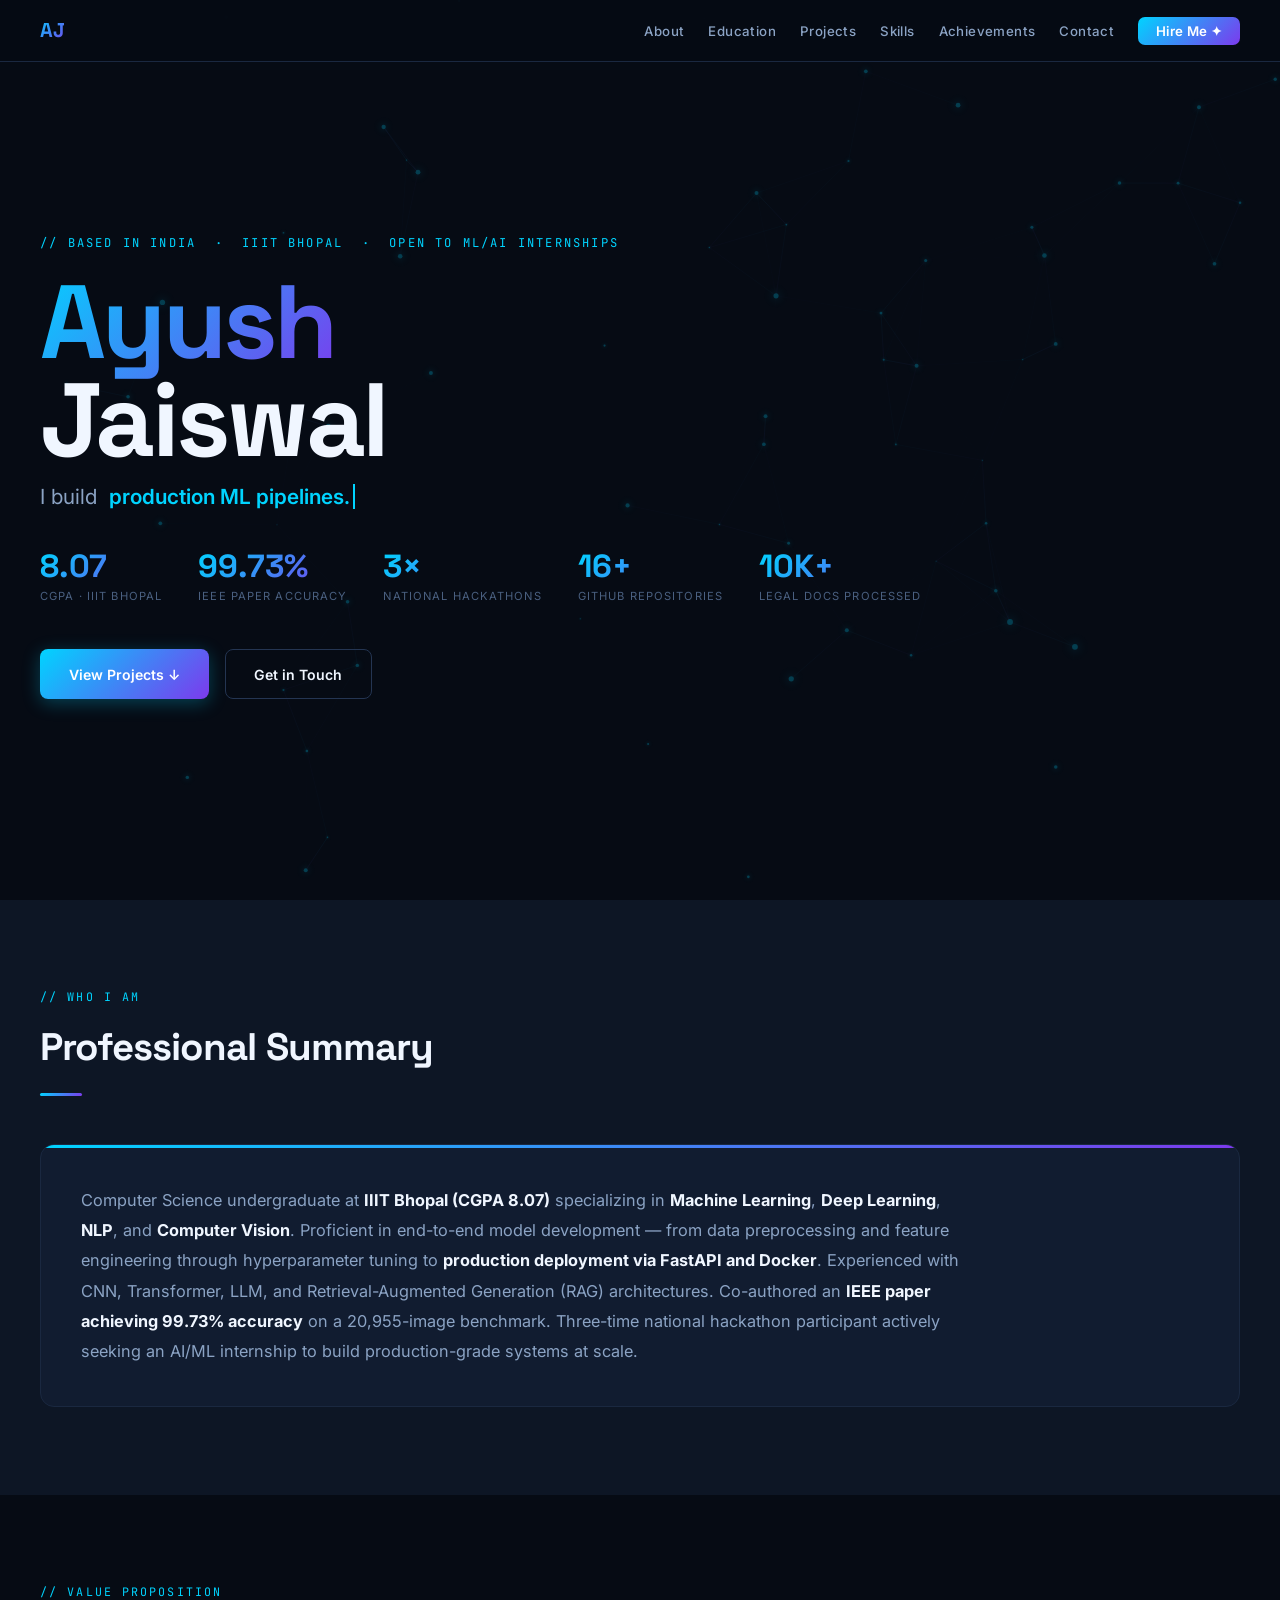
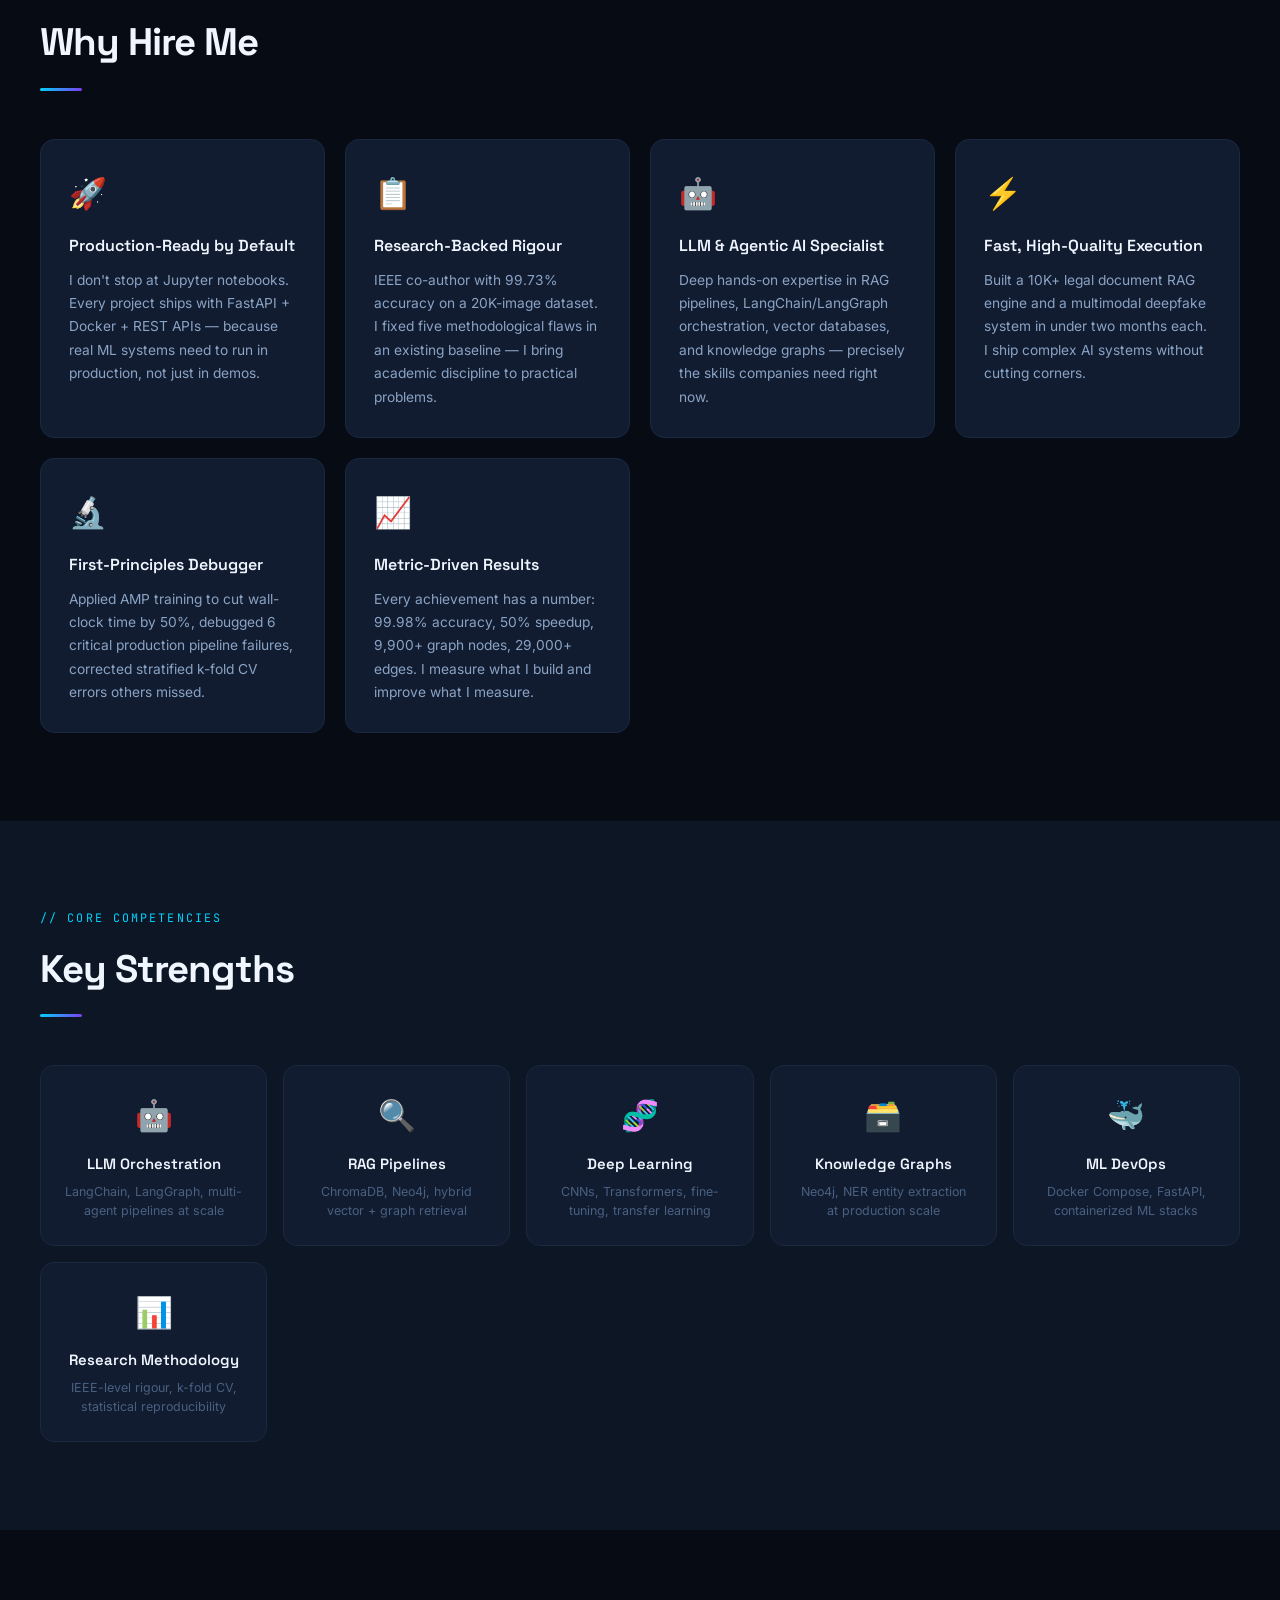
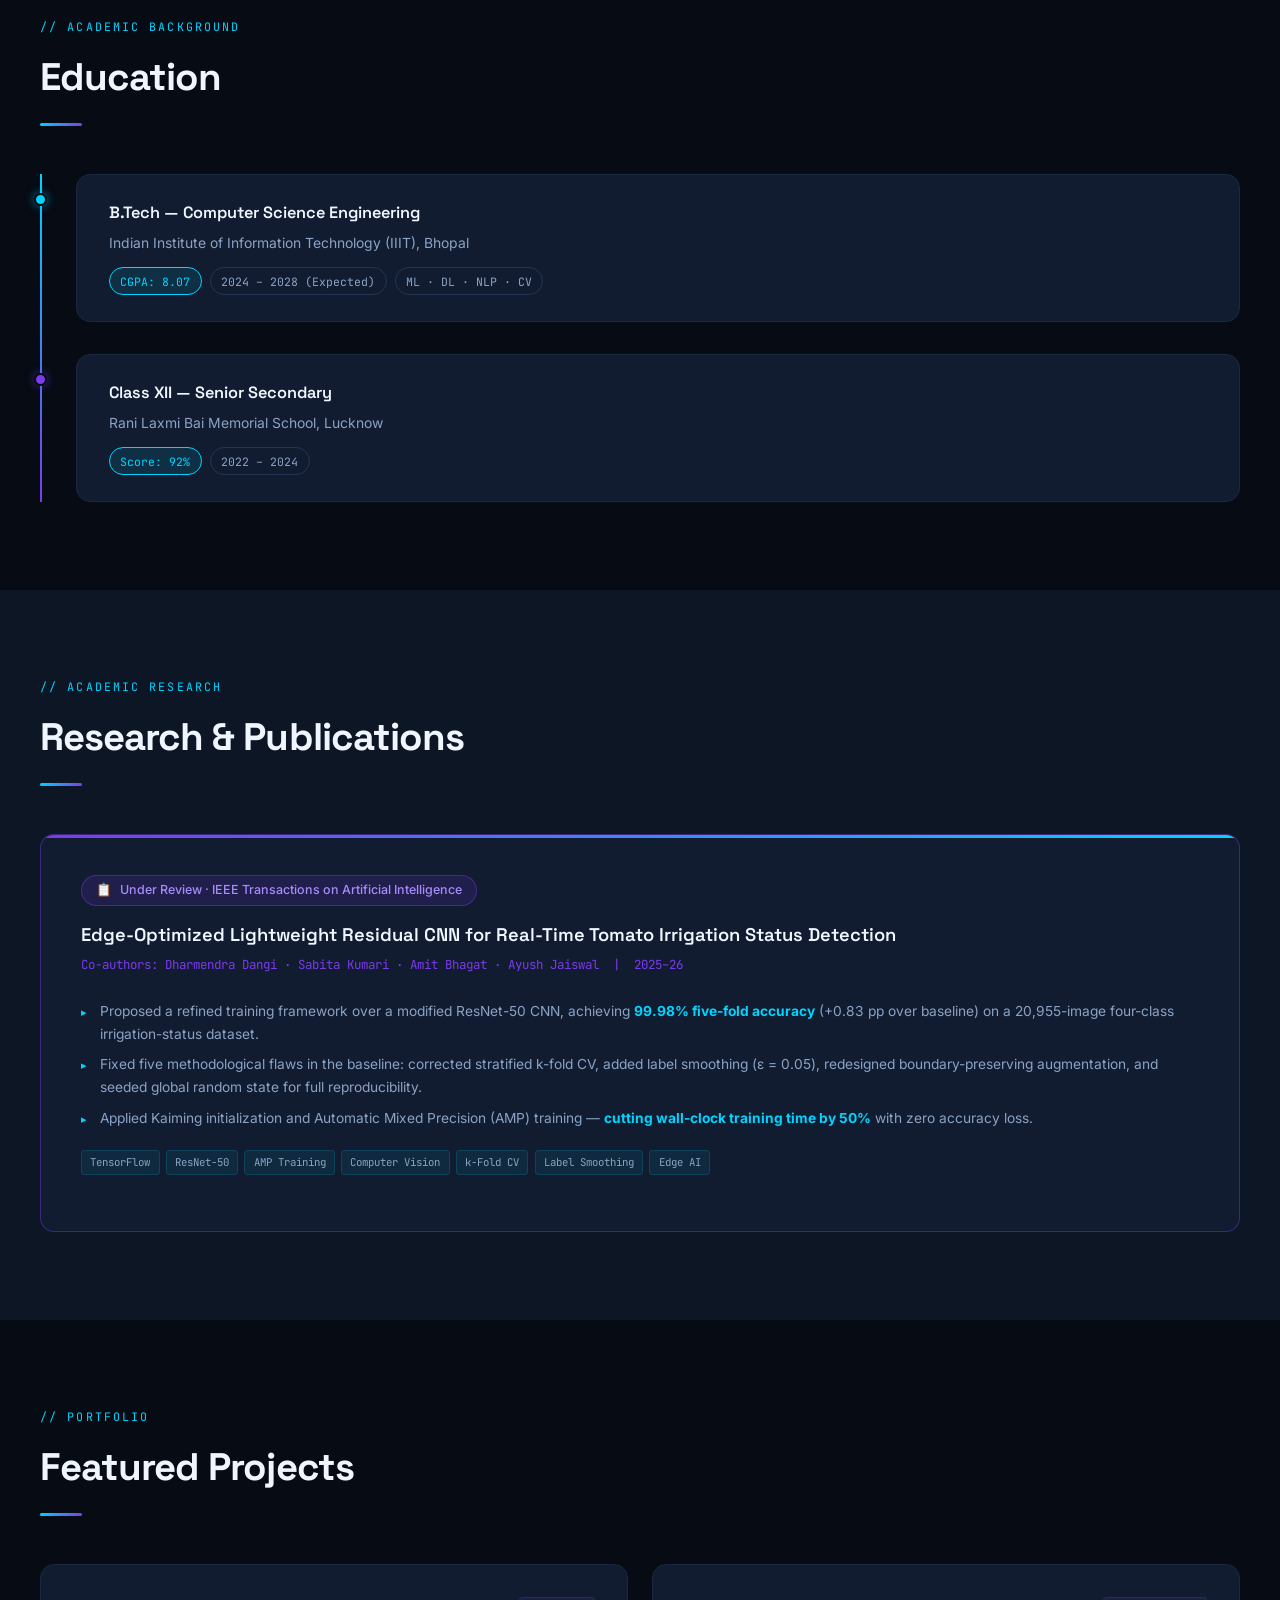
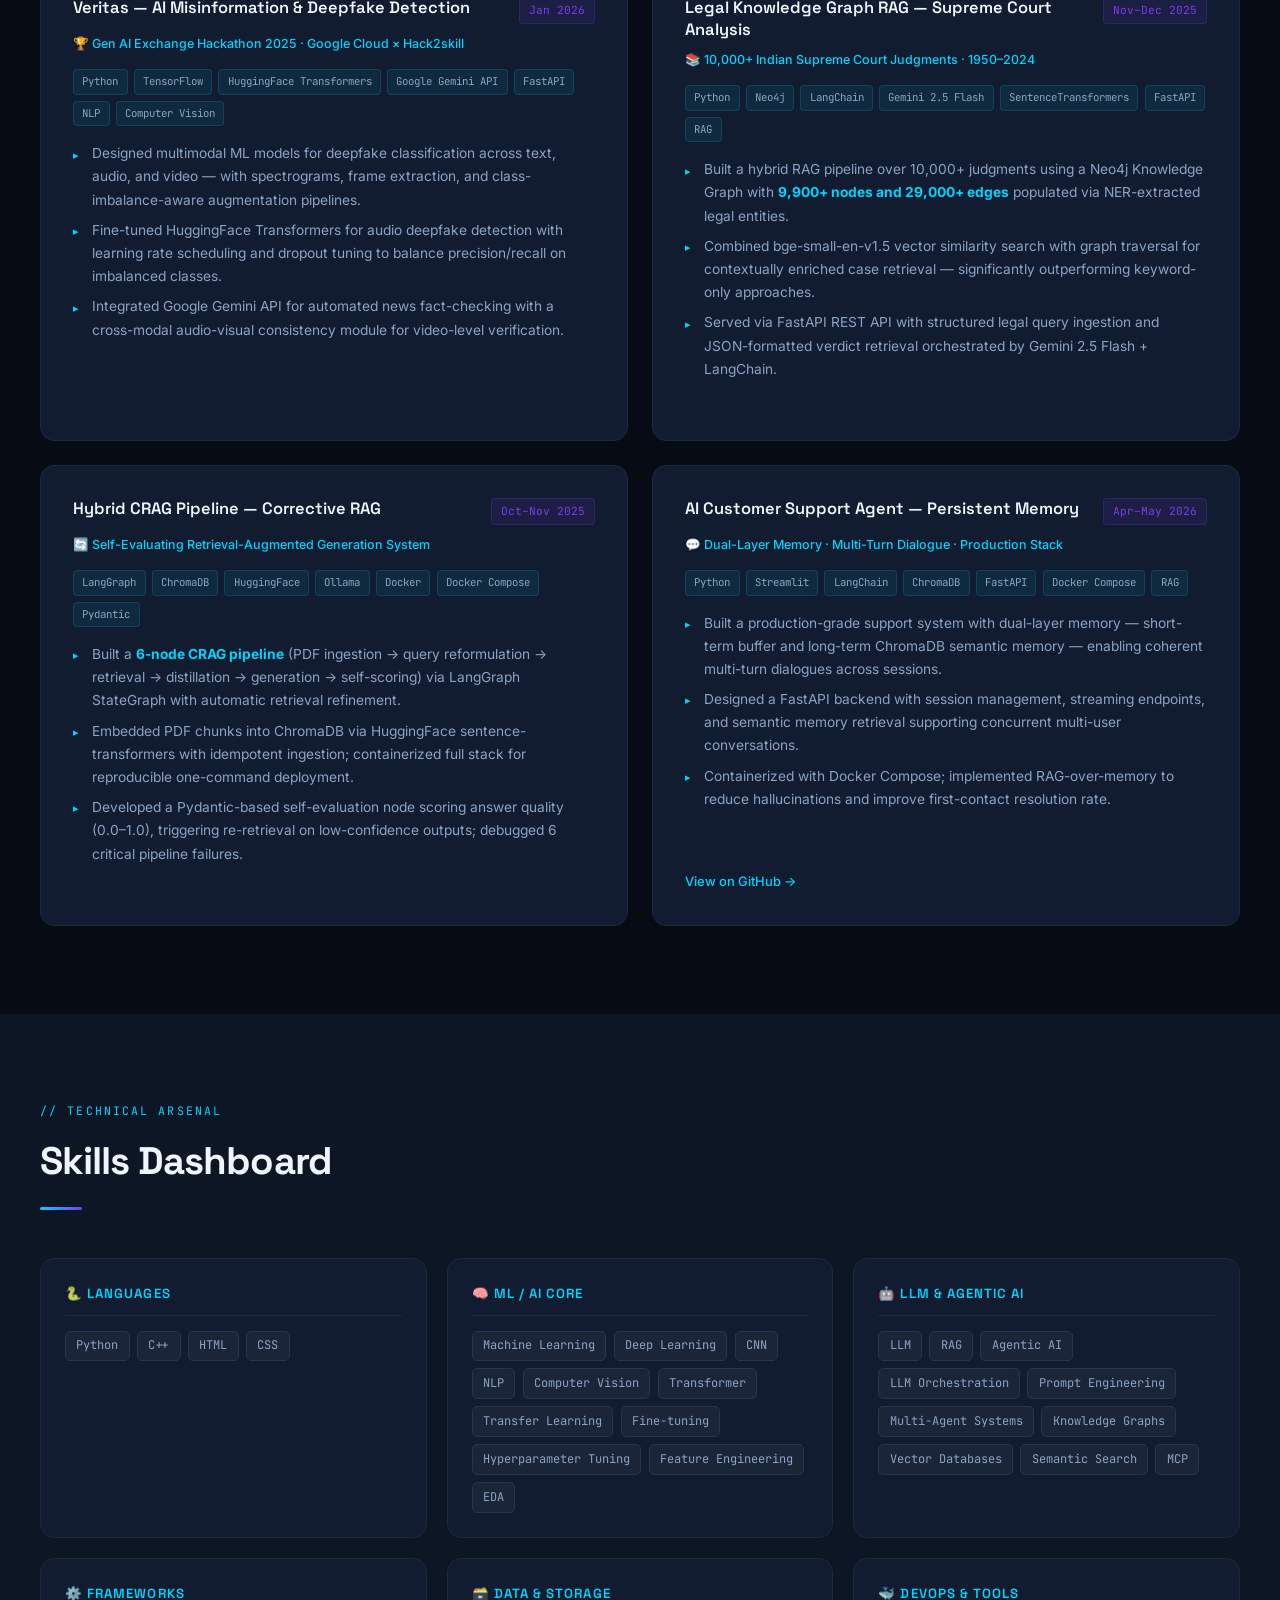
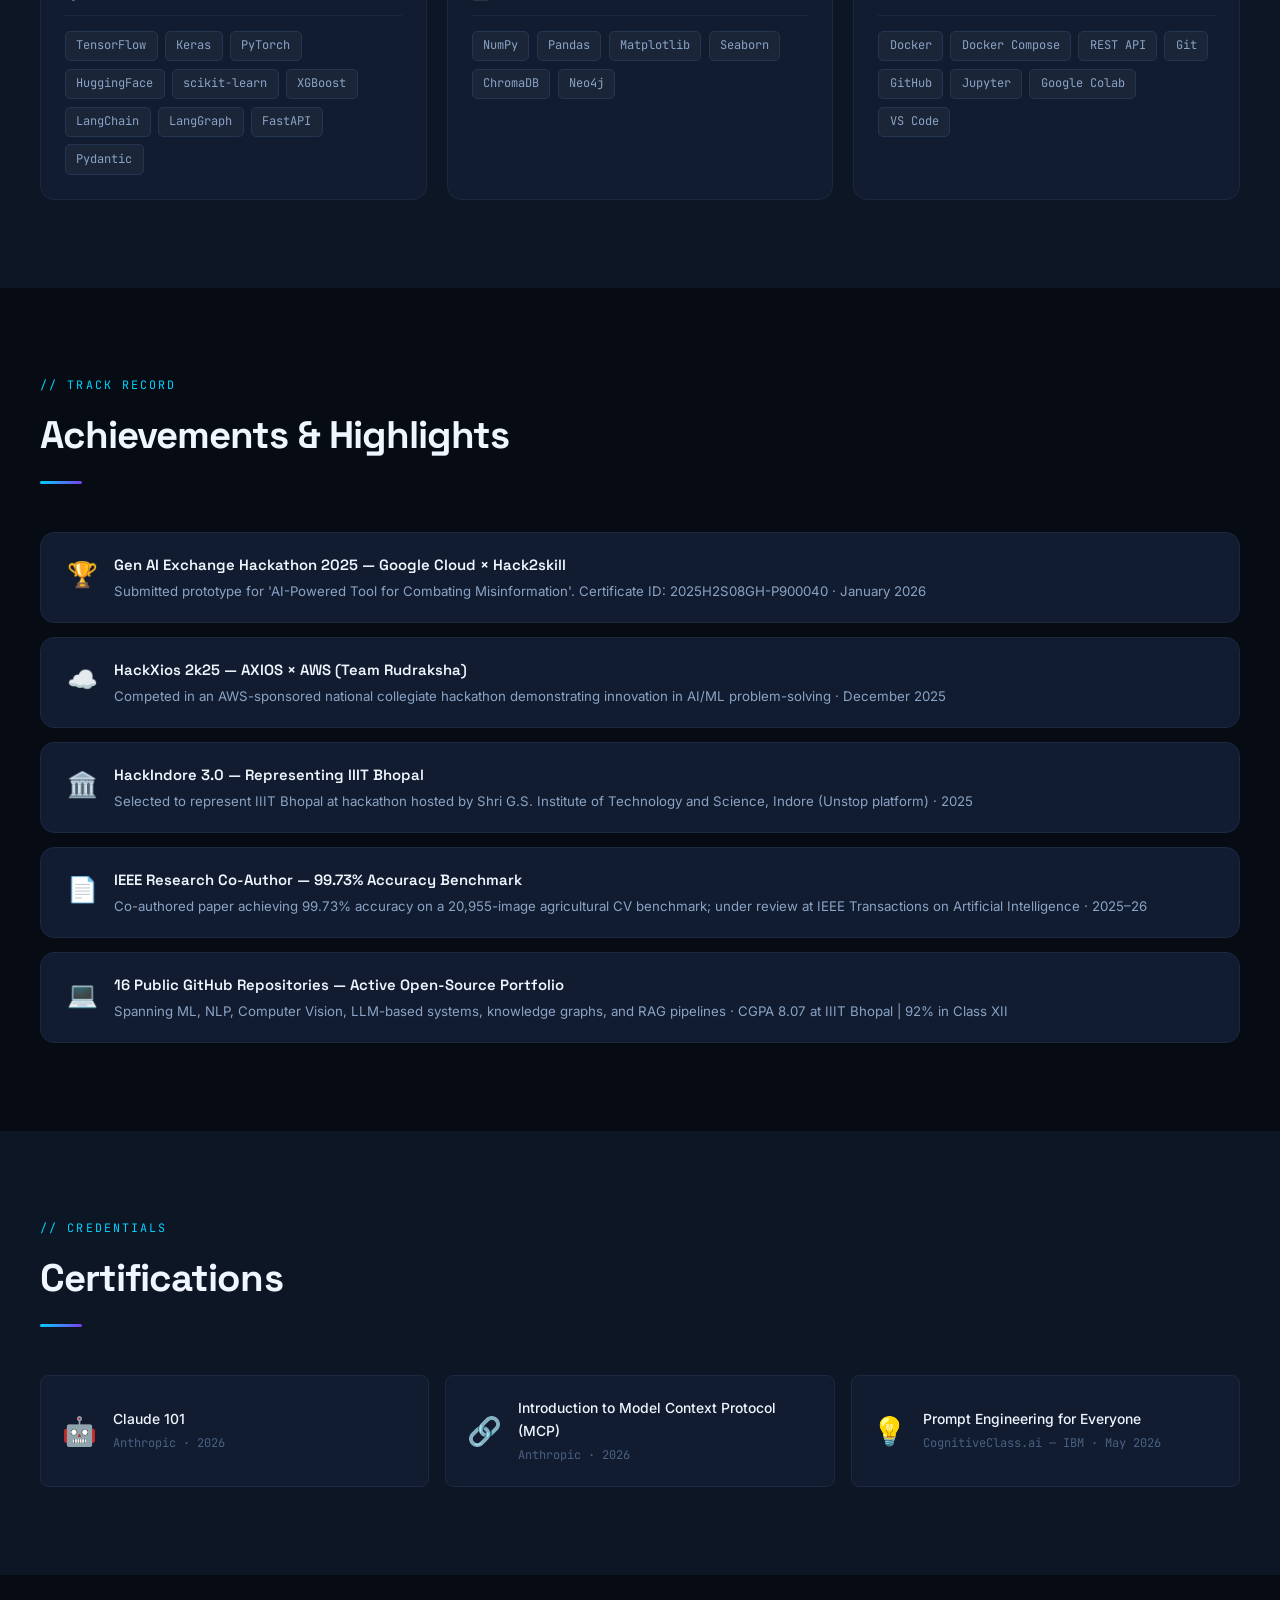
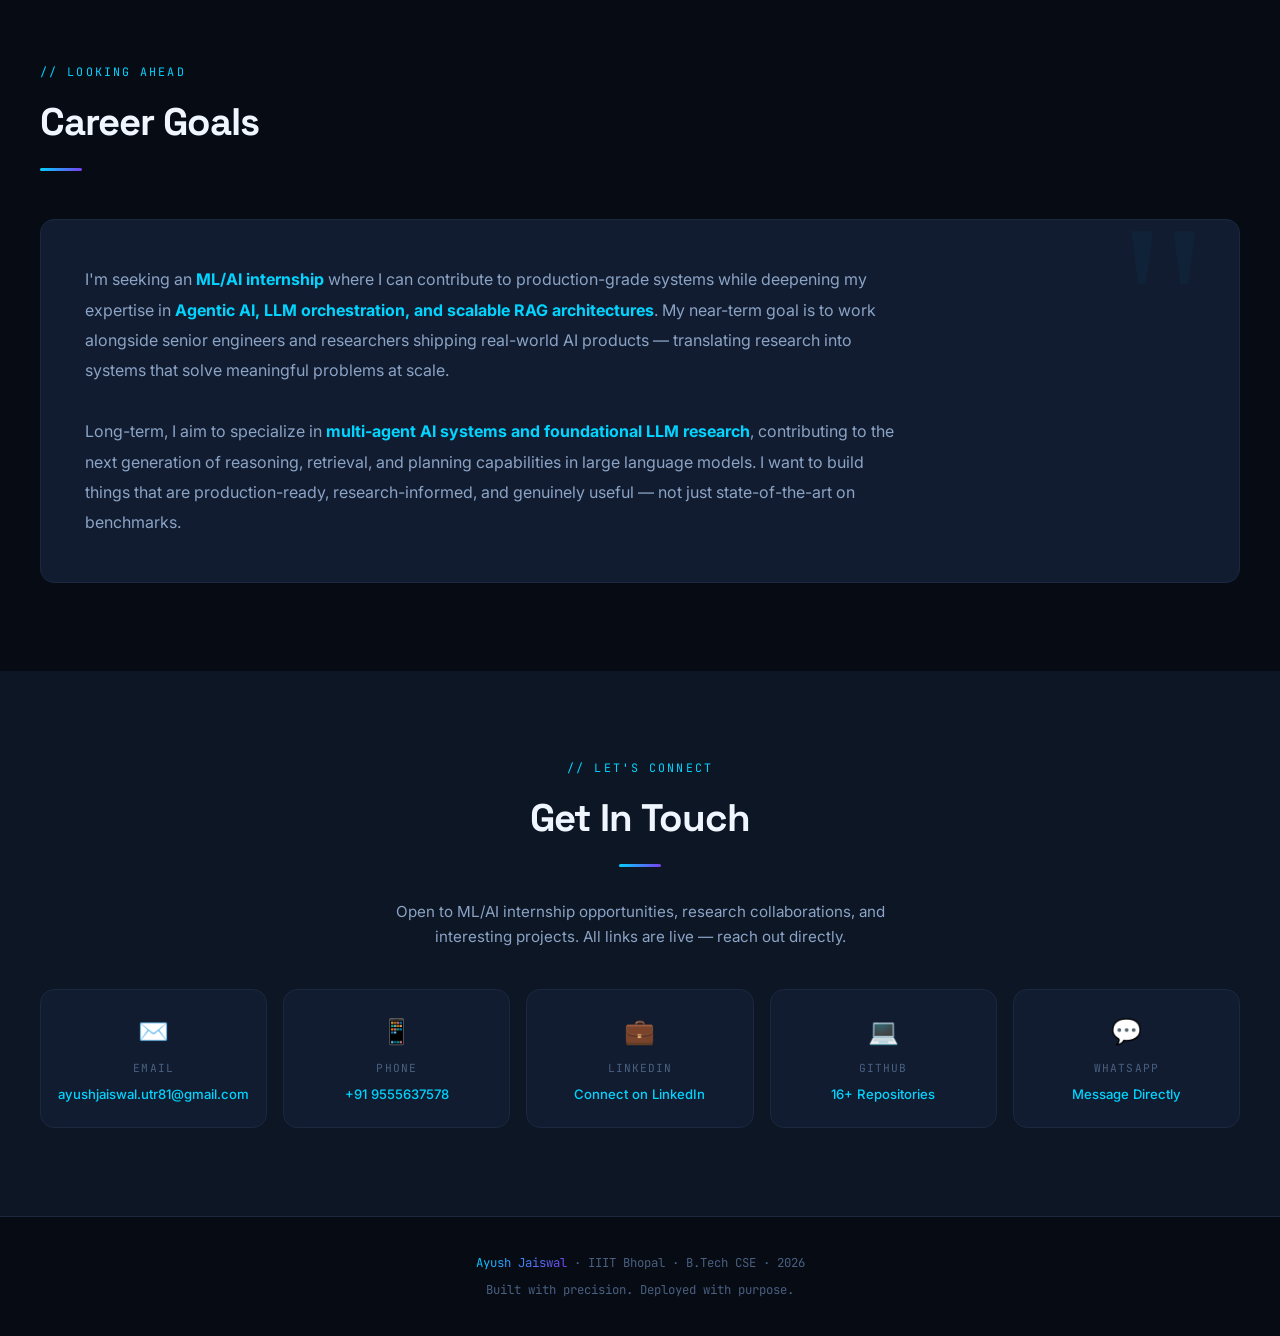
==== ayush_jaiswal_portfolio.html @ 1522a2a7 "Add files via upload" ====
<!DOCTYPE html>
<html lang="en">
<head>
  <meta charset="UTF-8">
  <meta name="viewport" content="width=device-width, initial-scale=1.0">
  <title>Ayush Jaiswal — ML Engineer & AI Researcher</title>
  <link rel="preconnect" href="https://fonts.googleapis.com">
  <link rel="preconnect" href="https://fonts.gstatic.com" crossorigin>
  <link href="https://fonts.googleapis.com/css2?family=Space+Grotesk:wght@300;400;500;600;700&family=Inter:wght@300;400;500;600&family=JetBrains+Mono:wght@400;500&display=swap" rel="stylesheet">
  <style>
    /* ===== CSS VARIABLES ===== */
    :root {
      --bg-deep:        #060B14;
      --bg-surface:     #0D1625;
      --bg-card:        #111C30;
      --border:         #1A2840;
      --border-light:   #243552;
      --cyan:           #00D4FF;
      --violet:         #7C3AED;
      --cyan-dim:       rgba(0,212,255,0.12);
      --violet-dim:     rgba(124,58,237,0.12);
      --text-primary:   #F0F6FF;
      --text-secondary: #8BA3C4;
      --text-muted:     #4A6080;
      --font-display:   'Space Grotesk', sans-serif;
      --font-body:      'Inter', sans-serif;
      --font-mono:      'JetBrains Mono', monospace;
      --grad-main:      linear-gradient(135deg, #00D4FF 0%, #7C3AED 100%);
      --grad-subtle:    linear-gradient(135deg, rgba(0,212,255,0.08) 0%, rgba(124,58,237,0.08) 100%);
      --shadow-card:    0 4px 24px rgba(0,0,0,0.45);
      --shadow-cyan:    0 0 24px rgba(0,212,255,0.18);
      --shadow-violet:  0 0 24px rgba(124,58,237,0.18);
      --radius:         14px;
      --radius-sm:      8px;
      --ease:           0.3s cubic-bezier(0.4,0,0.2,1);
    }

    *, *::before, *::after { margin:0; padding:0; box-sizing:border-box; }
    html { scroll-behavior: smooth; }

    body {
      background: var(--bg-deep);
      color: var(--text-primary);
      font-family: var(--font-body);
      line-height: 1.65;
      overflow-x: hidden;
    }

    /* scrollbar */
    ::-webkit-scrollbar { width: 5px; }
    ::-webkit-scrollbar-track { background: var(--bg-deep); }
    ::-webkit-scrollbar-thumb { background: var(--violet); border-radius: 3px; }

    /* ===== NAVIGATION ===== */
    nav {
      position: fixed; top:0; left:0; right:0; z-index:200;
      height: 62px;
      background: rgba(6,11,20,0.88);
      backdrop-filter: blur(18px);
      border-bottom: 1px solid var(--border);
      display: flex; align-items: center;
      justify-content: space-between;
      padding: 0 2.5rem;
    }

    .nav-logo {
      font-family: var(--font-display);
      font-weight: 700; font-size: 1.25rem;
      background: var(--grad-main);
      -webkit-background-clip: text; -webkit-text-fill-color: transparent;
      letter-spacing: -0.02em;
    }

    .nav-links { display:flex; gap:1.5rem; list-style:none; align-items:center; }

    .nav-links a {
      color: var(--text-secondary); text-decoration:none;
      font-size: 0.83rem; font-weight:500; letter-spacing:0.03em;
      transition: color var(--ease);
    }
    .nav-links a:hover { color: var(--cyan); }

    .nav-cta {
      background: var(--grad-main) !important;
      -webkit-text-fill-color: white !important;
      color: white !important;
      padding: 0.38rem 1.1rem;
      border-radius: 7px; font-weight:600 !important;
    }

    .hamburger {
      display:none; flex-direction:column; gap:5px;
      cursor:pointer; background:none; border:none; padding:4px;
    }
    .hamburger span { width:22px; height:2px; background:var(--text-primary); border-radius:1px; transition:all var(--ease); }

    /* ===== HERO ===== */
    #hero {
      min-height: 100vh;
      display: flex; align-items: center;
      position: relative; overflow: hidden;
      padding: 80px 2.5rem 3rem;
    }

    #hero-canvas {
      position:absolute; inset:0;
      width:100%; height:100%;
      opacity: 0.32;
    }

    .hero-content {
      position:relative; z-index:2;
      max-width:1200px; margin:0 auto; width:100%;
    }

    .hero-eyebrow {
      font-family: var(--font-mono);
      font-size: 0.76rem; color: var(--cyan);
      letter-spacing: 0.18em; text-transform: uppercase;
      margin-bottom: 1.25rem;
      opacity:0; animation: fadeUp 0.7s 0.2s forwards;
    }

    .hero-name {
      font-family: var(--font-display);
      font-size: clamp(3.2rem, 9vw, 6.5rem);
      font-weight: 700; line-height: 0.95;
      letter-spacing: -0.035em;
      margin-bottom: 0.6rem;
      opacity:0; animation: fadeUp 0.7s 0.4s forwards;
    }

    .hero-name-highlight {
      background: var(--grad-main);
      -webkit-background-clip: text; -webkit-text-fill-color: transparent;
    }

    .hero-role {
      font-size: clamp(1rem, 2.2vw, 1.3rem);
      color: var(--text-secondary); font-weight:400;
      margin-bottom: 2.25rem;
      min-height: 1.8rem;
      opacity:0; animation: fadeUp 0.7s 0.6s forwards;
    }

    .typewriter {
      color: var(--cyan); font-weight:600;
      border-right: 2px solid var(--cyan);
      padding-right: 3px;
    }

    .hero-stats {
      display:flex; gap:2.25rem; flex-wrap:wrap;
      margin-bottom: 2.75rem;
      opacity:0; animation: fadeUp 0.7s 0.8s forwards;
    }

    .stat-item { display:flex; flex-direction:column; }

    .stat-value {
      font-family: var(--font-display);
      font-size: 2rem; font-weight:700; line-height:1;
      background: var(--grad-main);
      -webkit-background-clip: text; -webkit-text-fill-color: transparent;
    }

    .stat-label {
      font-size: 0.7rem; color: var(--text-muted);
      text-transform: uppercase; letter-spacing: 0.1em;
      margin-top: 0.3rem;
    }

    .hero-actions {
      display:flex; gap:1rem; flex-wrap:wrap;
      opacity:0; animation: fadeUp 0.7s 1s forwards;
    }

    @keyframes fadeUp {
      from { opacity:0; transform:translateY(18px); }
      to   { opacity:1; transform:translateY(0); }
    }

    /* ===== BUTTONS ===== */
    .btn {
      padding: 0.78rem 1.8rem;
      border-radius: var(--radius-sm);
      font-weight:600; font-size:0.88rem;
      cursor:pointer; transition:all var(--ease);
      text-decoration:none; display:inline-flex;
      align-items:center; gap:0.45rem; border:none;
    }
    .btn-primary {
      background: var(--grad-main); color:white;
      box-shadow: 0 4px 18px rgba(0,212,255,0.28);
    }
    .btn-primary:hover { transform:translateY(-2px); box-shadow:0 8px 28px rgba(0,212,255,0.38); }
    .btn-outline {
      background: transparent; color:var(--text-primary);
      border: 1px solid var(--border-light);
    }
    .btn-outline:hover { border-color:var(--cyan); color:var(--cyan); transform:translateY(-2px); }

    /* ===== SECTION COMMONS ===== */
    section { padding: 5.5rem 2.5rem; }

    .container { max-width:1200px; margin:0 auto; }

    .section-label {
      font-family: var(--font-mono);
      font-size: 0.73rem; color:var(--cyan);
      letter-spacing: 0.18em; text-transform:uppercase;
      margin-bottom: 0.5rem;
    }

    .section-title {
      font-family: var(--font-display);
      font-size: clamp(1.75rem, 3.5vw, 2.4rem);
      font-weight:700; letter-spacing:-0.025em;
      margin-bottom: 0.9rem;
    }

    .section-divider {
      width:42px; height:3px;
      background: var(--grad-main);
      border-radius:2px; margin-bottom:3rem;
    }

    /* ===== SCROLL ANIMATIONS ===== */
    .reveal {
      opacity:0; transform:translateY(22px);
      transition: opacity 0.65s ease, transform 0.65s ease;
    }
    .reveal.visible { opacity:1; transform:translateY(0); }

    /* ===== SUMMARY ===== */
    #summary { background: var(--bg-surface); }

    .summary-card {
      background: var(--bg-card);
      border: 1px solid var(--border);
      border-radius: var(--radius);
      padding: 2.5rem;
      position:relative; overflow:hidden;
    }
    .summary-card::before {
      content:''; position:absolute; top:0; left:0; right:0;
      height:3px; background: var(--grad-main);
    }
    .summary-text {
      font-size: 1.02rem; color:var(--text-secondary);
      line-height: 1.85; max-width:900px;
    }
    .summary-text strong { color:var(--text-primary); }

    /* ===== WHY HIRE ME ===== */
    #why-hire { background: var(--bg-deep); }

    .why-grid {
      display:grid;
      grid-template-columns: repeat(auto-fit, minmax(280px, 1fr));
      gap:1.25rem;
    }

    .why-card {
      background: var(--bg-card);
      border: 1px solid var(--border);
      border-radius: var(--radius);
      padding: 1.75rem;
      transition: all var(--ease);
      position:relative; overflow:hidden;
    }
    .why-card::after {
      content:''; position:absolute; inset:0;
      background: var(--grad-subtle); opacity:0;
      transition:opacity var(--ease);
    }
    .why-card:hover {
      border-color: rgba(0,212,255,0.5);
      transform: translateY(-4px);
      box-shadow: var(--shadow-cyan);
    }
    .why-card:hover::after { opacity:1; }

    .why-icon { font-size:1.9rem; margin-bottom:0.9rem; display:block; }

    .why-card h3 {
      font-family: var(--font-display);
      font-size:1rem; font-weight:600;
      margin-bottom:0.6rem;
      position:relative; z-index:1;
    }
    .why-card p {
      font-size:0.86rem; color:var(--text-secondary);
      line-height:1.7; position:relative; z-index:1;
    }

    /* ===== KEY STRENGTHS ===== */
    #strengths { background: var(--bg-surface); }

    .strengths-grid {
      display:grid;
      grid-template-columns: repeat(auto-fit, minmax(190px, 1fr));
      gap:1rem;
    }

    .strength-card {
      background: var(--bg-card);
      border: 1px solid var(--border);
      border-radius: var(--radius);
      padding: 1.5rem; text-align:center;
      transition: all var(--ease);
    }
    .strength-card:hover {
      border-color: rgba(124,58,237,0.5);
      transform: translateY(-3px);
      box-shadow: var(--shadow-violet);
    }
    .strength-card .s-icon { font-size:1.9rem; margin-bottom:0.7rem; }
    .strength-card h4 {
      font-family: var(--font-display);
      font-size:0.93rem; font-weight:600;
      margin-bottom:0.35rem;
    }
    .strength-card p { font-size:0.78rem; color:var(--text-muted); line-height:1.55; }

    /* ===== EDUCATION ===== */
    #education { background: var(--bg-deep); }

    .edu-timeline { position:relative; padding-left:2.25rem; }
    .edu-timeline::before {
      content:''; position:absolute;
      left:0; top:0; bottom:0; width:2px;
      background: linear-gradient(to bottom, var(--cyan), var(--violet));
    }

    .edu-item { position:relative; padding-bottom:2rem; }
    .edu-item:last-child { padding-bottom:0; }

    .edu-dot {
      position:absolute; left:-2.65rem; top:1.2rem;
      width:13px; height:13px; border-radius:50%;
      background: var(--cyan); border:2px solid var(--bg-deep);
      box-shadow:0 0 10px rgba(0,212,255,0.55);
    }

    .edu-card {
      background: var(--bg-card);
      border: 1px solid var(--border);
      border-radius: var(--radius); padding:1.6rem 2rem;
      transition: border-color var(--ease);
    }
    .edu-card:hover { border-color: rgba(0,212,255,0.35); }

    .edu-card h3 {
      font-family: var(--font-display);
      font-size:1.02rem; font-weight:600; margin-bottom:0.3rem;
    }
    .edu-inst {
      font-size:0.87rem; color:var(--text-secondary); margin-bottom:0.75rem;
    }
    .edu-badges { display:flex; gap:0.5rem; flex-wrap:wrap; }
    .edu-badge {
      font-family: var(--font-mono); font-size:0.72rem;
      padding:0.22rem 0.65rem; border-radius:20px;
      border:1px solid var(--border-light); color:var(--text-secondary);
    }
    .edu-badge.hl {
      background: rgba(0,212,255,0.1);
      border-color: var(--cyan); color:var(--cyan);
    }

    /* ===== RESEARCH ===== */
    #research { background: var(--bg-surface); }

    .research-card {
      background: var(--bg-card);
      border: 1px solid rgba(124,58,237,0.4);
      border-radius: var(--radius); padding:2.5rem;
      position:relative; overflow:hidden;
    }
    .research-card::before {
      content:''; position:absolute; top:0; left:0; right:0;
      height:3px; background:linear-gradient(90deg, var(--violet), var(--cyan));
    }
    .research-badge {
      display:inline-flex; align-items:center; gap:0.45rem;
      background: rgba(124,58,237,0.15);
      border:1px solid rgba(124,58,237,0.4);
      border-radius:20px; padding:0.28rem 0.9rem;
      font-size:0.78rem; color:#A78BFA; font-weight:500;
      margin-bottom:1rem;
    }
    .research-title {
      font-family: var(--font-display);
      font-size:1.15rem; font-weight:600;
      line-height:1.4; margin-bottom:0.45rem;
    }
    .research-venue {
      font-family: var(--font-mono); font-size:0.78rem;
      color:var(--violet); margin-bottom:1.5rem;
    }

    /* ===== PROJECTS ===== */
    #projects { background: var(--bg-deep); }

    .projects-grid {
      display:grid;
      grid-template-columns: repeat(auto-fit, minmax(500px, 1fr));
      gap:1.5rem;
    }

    .project-card {
      background: var(--bg-card);
      border: 1px solid var(--border);
      border-radius: var(--radius); padding:2rem;
      display:flex; flex-direction:column;
      transition: all var(--ease); position:relative; overflow:hidden;
    }
    .project-card::before {
      content:''; position:absolute;
      top:0; left:0; right:0; height:2px;
      background: var(--grad-main);
      transform:scaleX(0); transform-origin:left;
      transition:transform var(--ease);
    }
    .project-card:hover {
      border-color:rgba(0,212,255,0.38);
      transform:translateY(-4px);
      box-shadow: var(--shadow-cyan), var(--shadow-card);
    }
    .project-card:hover::before { transform:scaleX(1); }

    .project-header {
      display:flex; justify-content:space-between;
      align-items:flex-start; gap:1rem; margin-bottom:0.65rem;
    }
    .project-title {
      font-family:var(--font-display);
      font-size:1.03rem; font-weight:600; line-height:1.3;
    }
    .project-date {
      font-family:var(--font-mono); font-size:0.7rem;
      color:var(--violet); white-space:nowrap;
      padding:0.2rem 0.55rem;
      background:rgba(124,58,237,0.1);
      border:1px solid rgba(124,58,237,0.2);
      border-radius:4px; flex-shrink:0;
    }
    .project-event {
      font-size:0.78rem; color:var(--cyan);
      font-weight:500; margin-bottom:0.9rem;
    }

    .tech-stack { display:flex; flex-wrap:wrap; gap:0.38rem; margin-bottom:1rem; }
    .tech-tag {
      font-family:var(--font-mono); font-size:0.67rem;
      padding:0.18rem 0.52rem;
      background:rgba(0,212,255,0.07);
      border:1px solid rgba(0,212,255,0.15);
      border-radius:4px; color:var(--text-secondary);
    }

    .project-bullets { list-style:none; margin-bottom:1.25rem; flex:1; }
    .project-bullets li {
      font-size:0.86rem; color:var(--text-secondary);
      line-height:1.68; padding-left:1.2rem;
      position:relative; margin-bottom:0.45rem;
    }
    .project-bullets li::before {
      content:'▸'; position:absolute; left:0;
      color:var(--cyan); font-size:0.68rem; top:0.2rem;
    }
    .project-bullets li strong { color:var(--cyan); }

    .project-link {
      display:inline-flex; align-items:center; gap:0.4rem;
      color:var(--cyan); text-decoration:none;
      font-size:0.81rem; font-weight:500;
      transition:gap var(--ease);
    }
    .project-link:hover { gap:0.75rem; }

    /* ===== SKILLS ===== */
    #skills { background: var(--bg-surface); }

    .skills-grid {
      display:grid;
      grid-template-columns:repeat(auto-fit, minmax(290px, 1fr));
      gap:1.25rem;
    }

    .skill-cat {
      background:var(--bg-card);
      border:1px solid var(--border);
      border-radius:var(--radius); padding:1.5rem;
    }
    .skill-cat h3 {
      font-family:var(--font-display); font-size:0.83rem;
      font-weight:600; text-transform:uppercase;
      letter-spacing:0.08em; color:var(--cyan);
      margin-bottom:0.9rem; padding-bottom:0.65rem;
      border-bottom:1px solid var(--border);
    }
    .skill-tags { display:flex; flex-wrap:wrap; gap:0.45rem; }
    .skill-tag {
      font-family:var(--font-mono); font-size:0.75rem;
      padding:0.28rem 0.65rem; border-radius:5px;
      background:rgba(255,255,255,0.04);
      border:1px solid var(--border-light);
      color:var(--text-secondary); cursor:default;
      transition:all var(--ease);
    }
    .skill-tag:hover {
      background:rgba(0,212,255,0.1);
      border-color:var(--cyan); color:var(--cyan);
      transform:translateY(-1px);
    }

    /* ===== ACHIEVEMENTS ===== */
    #achievements { background: var(--bg-deep); }

    .ach-list { display:flex; flex-direction:column; gap:0.9rem; }

    .ach-item {
      background:var(--bg-card);
      border:1px solid var(--border);
      border-radius:var(--radius);
      padding:1.25rem 1.6rem;
      display:flex; gap:1rem; align-items:flex-start;
      transition:all var(--ease);
    }
    .ach-item:hover {
      border-color:rgba(0,212,255,0.3);
      transform:translateX(5px);
    }
    .ach-icon { font-size:1.55rem; flex-shrink:0; margin-top:0.05rem; }
    .ach-content h4 {
      font-family:var(--font-display); font-size:0.93rem;
      font-weight:600; margin-bottom:0.22rem;
    }
    .ach-content p { font-size:0.83rem; color:var(--text-secondary); line-height:1.55; }

    /* ===== CERTIFICATIONS ===== */
    #certifications { background: var(--bg-surface); }

    .cert-grid {
      display:grid;
      grid-template-columns:repeat(auto-fit, minmax(250px, 1fr));
      gap:1rem;
    }
    .cert-card {
      background:var(--bg-card);
      border:1px solid var(--border);
      border-radius:var(--radius-sm); padding:1.3rem;
      display:flex; align-items:center; gap:1rem;
      transition:all var(--ease);
    }
    .cert-card:hover {
      border-color:var(--violet);
      box-shadow:var(--shadow-violet);
    }
    .cert-icon { font-size:1.75rem; flex-shrink:0; }
    .cert-name { font-weight:500; font-size:0.87rem; margin-bottom:0.18rem; }
    .cert-issuer {
      font-size:0.75rem; color:var(--text-muted);
      font-family:var(--font-mono);
    }

    /* ===== CAREER GOALS ===== */
    #goals { background: var(--bg-deep); }

    .goals-card {
      background:var(--bg-card);
      border:1px solid var(--border);
      border-radius:var(--radius); padding:2.75rem;
      position:relative; overflow:hidden;
    }
    .goals-card::after {
      content:'"'; position:absolute;
      top:-30px; right:30px;
      font-size:14rem; font-family:Georgia, serif;
      color:rgba(0,212,255,0.04); line-height:1; pointer-events:none;
    }
    .goals-text {
      font-size:1rem; color:var(--text-secondary);
      line-height:1.9; max-width:820px;
      position:relative; z-index:1;
    }
    .goals-text strong { color:var(--cyan); }

    /* ===== CONTACT ===== */
    #contact { background: var(--bg-surface); }

    .contact-intro {
      text-align:center; color:var(--text-secondary);
      font-size:0.95rem; max-width:520px;
      margin:0 auto 2.5rem;
    }

    .contact-grid {
      display:grid;
      grid-template-columns:repeat(auto-fit, minmax(185px, 1fr));
      gap:1rem;
    }

    .contact-item {
      background:var(--bg-card);
      border:1px solid var(--border);
      border-radius:var(--radius); padding:1.3rem;
      text-decoration:none; color:var(--text-primary);
      display:flex; flex-direction:column;
      align-items:center; gap:0.45rem;
      transition:all var(--ease); text-align:center;
    }
    .contact-item:hover {
      border-color:var(--cyan);
      transform:translateY(-4px);
      box-shadow:var(--shadow-cyan);
    }
    .contact-item-icon { font-size:1.55rem; }
    .contact-item-label {
      font-size:0.7rem; color:var(--text-muted);
      text-transform:uppercase; letter-spacing:0.1em;
      font-family:var(--font-mono);
    }
    .contact-item-value {
      font-size:0.82rem; font-weight:500; color:var(--cyan);
    }

    /* ===== FOOTER ===== */
    footer {
      text-align:center; padding:2.25rem;
      border-top:1px solid var(--border);
      font-size:0.77rem; color:var(--text-muted);
      font-family:var(--font-mono);
      background:var(--bg-deep);
    }
    footer span {
      background:var(--grad-main);
      -webkit-background-clip:text; -webkit-text-fill-color:transparent;
    }

    /* ===== MOBILE ===== */
    @media (max-width: 768px) {
      nav { padding:0 1.25rem; }
      .hamburger { display:flex; }
      .nav-links {
        position:fixed; top:62px; left:0; right:0;
        background:var(--bg-surface);
        border-bottom:1px solid var(--border);
        flex-direction:column; padding:1.5rem;
        gap:0.9rem; display:none; z-index:199;
      }
      .nav-links.open { display:flex; }

      section { padding:4rem 1.25rem; }
      .projects-grid { grid-template-columns:1fr; }
      .hero-stats { gap:1.25rem; }
      #hero { padding:80px 1.25rem 2rem; }
    }
  </style>
</head>
<body>

  <!-- ===== NAV ===== -->
  <nav>
    <div class="nav-logo">AJ</div>
    <button class="hamburger" onclick="toggleNav()" aria-label="Toggle Menu">
      <span></span><span></span><span></span>
    </button>
    <ul class="nav-links" id="navLinks">
      <li><a href="#summary"       onclick="closeNav()">About</a></li>
      <li><a href="#education"     onclick="closeNav()">Education</a></li>
      <li><a href="#projects"      onclick="closeNav()">Projects</a></li>
      <li><a href="#skills"        onclick="closeNav()">Skills</a></li>
      <li><a href="#achievements"  onclick="closeNav()">Achievements</a></li>
      <li><a href="#contact"       onclick="closeNav()">Contact</a></li>
      <li><a href="mailto:ayushjaiswal.utr81@gmail.com" class="nav-cta">Hire Me ✦</a></li>
    </ul>
  </nav>

  <!-- ===== HERO ===== -->
  <section id="hero">
    <canvas id="hero-canvas"></canvas>
    <div class="hero-content">
      <div class="hero-eyebrow">// Based in India &nbsp;·&nbsp; IIIT Bhopal &nbsp;·&nbsp; Open to ML/AI Internships</div>

      <h1 class="hero-name">
        <span class="hero-name-highlight">Ayush</span><br>Jaiswal
      </h1>

      <div class="hero-role">
        I build &nbsp;<span class="typewriter" id="typewriter"></span>
      </div>

      <div class="hero-stats">
        <div class="stat-item">
          <span class="stat-value">8.07</span>
          <span class="stat-label">CGPA · IIIT Bhopal</span>
        </div>
        <div class="stat-item">
          <span class="stat-value">99.73%</span>
          <span class="stat-label">IEEE Paper Accuracy</span>
        </div>
        <div class="stat-item">
          <span class="stat-value">3×</span>
          <span class="stat-label">National Hackathons</span>
        </div>
        <div class="stat-item">
          <span class="stat-value">16+</span>
          <span class="stat-label">GitHub Repositories</span>
        </div>
        <div class="stat-item">
          <span class="stat-value">10K+</span>
          <span class="stat-label">Legal Docs Processed</span>
        </div>
      </div>

      <div class="hero-actions">
        <a href="#projects" class="btn btn-primary">View Projects ↓</a>
        <a href="#contact"  class="btn btn-outline">Get in Touch</a>
      </div>
    </div>
  </section>

  <!-- ===== PROFESSIONAL SUMMARY ===== -->
  <section id="summary">
    <div class="container reveal">
      <div class="section-label">// Who I Am</div>
      <h2 class="section-title">Professional Summary</h2>
      <div class="section-divider"></div>
      <div class="summary-card">
        <p class="summary-text">
          Computer Science undergraduate at <strong>IIIT Bhopal (CGPA&nbsp;8.07)</strong> specializing in
          <strong>Machine Learning</strong>, <strong>Deep Learning</strong>, <strong>NLP</strong>, and
          <strong>Computer Vision</strong>. Proficient in end-to-end model development — from data
          preprocessing and feature engineering through hyperparameter tuning to
          <strong>production deployment via FastAPI and Docker</strong>. Experienced with CNN, Transformer,
          LLM, and Retrieval-Augmented Generation (RAG) architectures. Co-authored an
          <strong>IEEE paper achieving 99.73% accuracy</strong> on a 20,955-image benchmark.
          Three-time national hackathon participant actively seeking an AI/ML internship to build
          production-grade systems at scale.
        </p>
      </div>
    </div>
  </section>

  <!-- ===== WHY HIRE ME ===== -->
  <section id="why-hire">
    <div class="container reveal">
      <div class="section-label">// Value Proposition</div>
      <h2 class="section-title">Why Hire Me</h2>
      <div class="section-divider"></div>
      <div class="why-grid">

        <div class="why-card">
          <span class="why-icon">🚀</span>
          <h3>Production-Ready by Default</h3>
          <p>I don't stop at Jupyter notebooks. Every project ships with FastAPI + Docker + REST APIs — because real ML systems need to run in production, not just in demos.</p>
        </div>

        <div class="why-card">
          <span class="why-icon">📋</span>
          <h3>Research-Backed Rigour</h3>
          <p>IEEE co-author with 99.73% accuracy on a 20K-image dataset. I fixed five methodological flaws in an existing baseline — I bring academic discipline to practical problems.</p>
        </div>

        <div class="why-card">
          <span class="why-icon">🤖</span>
          <h3>LLM & Agentic AI Specialist</h3>
          <p>Deep hands-on expertise in RAG pipelines, LangChain/LangGraph orchestration, vector databases, and knowledge graphs — precisely the skills companies need right now.</p>
        </div>

        <div class="why-card">
          <span class="why-icon">⚡</span>
          <h3>Fast, High-Quality Execution</h3>
          <p>Built a 10K+ legal document RAG engine and a multimodal deepfake system in under two months each. I ship complex AI systems without cutting corners.</p>
        </div>

        <div class="why-card">
          <span class="why-icon">🔬</span>
          <h3>First-Principles Debugger</h3>
          <p>Applied AMP training to cut wall-clock time by 50%, debugged 6 critical production pipeline failures, corrected stratified k-fold CV errors others missed.</p>
        </div>

        <div class="why-card">
          <span class="why-icon">📈</span>
          <h3>Metric-Driven Results</h3>
          <p>Every achievement has a number: 99.98% accuracy, 50% speedup, 9,900+ graph nodes, 29,000+ edges. I measure what I build and improve what I measure.</p>
        </div>

      </div>
    </div>
  </section>

  <!-- ===== KEY STRENGTHS ===== -->
  <section id="strengths">
    <div class="container reveal">
      <div class="section-label">// Core Competencies</div>
      <h2 class="section-title">Key Strengths</h2>
      <div class="section-divider"></div>
      <div class="strengths-grid">
        <div class="strength-card">
          <div class="s-icon">🤖</div>
          <h4>LLM Orchestration</h4>
          <p>LangChain, LangGraph, multi-agent pipelines at scale</p>
        </div>
        <div class="strength-card">
          <div class="s-icon">🔍</div>
          <h4>RAG Pipelines</h4>
          <p>ChromaDB, Neo4j, hybrid vector + graph retrieval</p>
        </div>
        <div class="strength-card">
          <div class="s-icon">🧬</div>
          <h4>Deep Learning</h4>
          <p>CNNs, Transformers, fine-tuning, transfer learning</p>
        </div>
        <div class="strength-card">
          <div class="s-icon">🗃️</div>
          <h4>Knowledge Graphs</h4>
          <p>Neo4j, NER entity extraction at production scale</p>
        </div>
        <div class="strength-card">
          <div class="s-icon">🐳</div>
          <h4>ML DevOps</h4>
          <p>Docker Compose, FastAPI, containerized ML stacks</p>
        </div>
        <div class="strength-card">
          <div class="s-icon">📊</div>
          <h4>Research Methodology</h4>
          <p>IEEE-level rigour, k-fold CV, statistical reproducibility</p>
        </div>
      </div>
    </div>
  </section>

  <!-- ===== EDUCATION ===== -->
  <section id="education">
    <div class="container reveal">
      <div class="section-label">// Academic Background</div>
      <h2 class="section-title">Education</h2>
      <div class="section-divider"></div>
      <div class="edu-timeline">

        <div class="edu-item">
          <div class="edu-dot"></div>
          <div class="edu-card">
            <h3>B.Tech — Computer Science Engineering</h3>
            <div class="edu-inst">Indian Institute of Information Technology (IIIT), Bhopal</div>
            <div class="edu-badges">
              <span class="edu-badge hl">CGPA: 8.07</span>
              <span class="edu-badge">2024 – 2028 (Expected)</span>
              <span class="edu-badge">ML · DL · NLP · CV</span>
            </div>
          </div>
        </div>

        <div class="edu-item">
          <div class="edu-dot" style="background:var(--violet);box-shadow:0 0 10px rgba(124,58,237,0.55);"></div>
          <div class="edu-card">
            <h3>Class XII — Senior Secondary</h3>
            <div class="edu-inst">Rani Laxmi Bai Memorial School, Lucknow</div>
            <div class="edu-badges">
              <span class="edu-badge hl">Score: 92%</span>
              <span class="edu-badge">2022 – 2024</span>
            </div>
          </div>
        </div>

      </div>
    </div>
  </section>

  <!-- ===== RESEARCH ===== -->
  <section id="research">
    <div class="container reveal">
      <div class="section-label">// Academic Research</div>
      <h2 class="section-title">Research & Publications</h2>
      <div class="section-divider"></div>
      <div class="research-card">
        <div class="research-badge">
          <span>📋</span> Under Review · IEEE Transactions on Artificial Intelligence
        </div>
        <h3 class="research-title">
          Edge-Optimized Lightweight Residual CNN for Real-Time Tomato Irrigation Status Detection
        </h3>
        <div class="research-venue">
          Co-authors: Dharmendra Dangi · Sabita Kumari · Amit Bhagat · Ayush Jaiswal &nbsp;|&nbsp; 2025–26
        </div>
        <ul class="project-bullets">
          <li>Proposed a refined training framework over a modified ResNet-50 CNN, achieving
              <strong>99.98% five-fold accuracy</strong> (+0.83 pp over baseline) on a 20,955-image
              four-class irrigation-status dataset.</li>
          <li>Fixed five methodological flaws in the baseline: corrected stratified k-fold CV, added label
              smoothing (ε = 0.05), redesigned boundary-preserving augmentation, and seeded global random
              state for full reproducibility.</li>
          <li>Applied Kaiming initialization and Automatic Mixed Precision (AMP) training —
              <strong>cutting wall-clock training time by 50%</strong> with zero accuracy loss.</li>
        </ul>
        <div class="tech-stack">
          <span class="tech-tag">TensorFlow</span>
          <span class="tech-tag">ResNet-50</span>
          <span class="tech-tag">AMP Training</span>
          <span class="tech-tag">Computer Vision</span>
          <span class="tech-tag">k-Fold CV</span>
          <span class="tech-tag">Label Smoothing</span>
          <span class="tech-tag">Edge AI</span>
        </div>
      </div>
    </div>
  </section>

  <!-- ===== PROJECTS ===== -->
  <section id="projects">
    <div class="container reveal">
      <div class="section-label">// Portfolio</div>
      <h2 class="section-title">Featured Projects</h2>
      <div class="section-divider"></div>
      <div class="projects-grid">

        <!-- Veritas -->
        <div class="project-card">
          <div class="project-header">
            <div class="project-title">Veritas — AI Misinformation & Deepfake Detection</div>
            <div class="project-date">Jan 2026</div>
          </div>
          <div class="project-event">🏆 Gen AI Exchange Hackathon 2025 · Google Cloud × Hack2skill</div>
          <div class="tech-stack">
            <span class="tech-tag">Python</span>
            <span class="tech-tag">TensorFlow</span>
            <span class="tech-tag">HuggingFace Transformers</span>
            <span class="tech-tag">Google Gemini API</span>
            <span class="tech-tag">FastAPI</span>
            <span class="tech-tag">NLP</span>
            <span class="tech-tag">Computer Vision</span>
          </div>
          <ul class="project-bullets">
            <li>Designed multimodal ML models for deepfake classification across text, audio, and video — with spectrograms, frame extraction, and class-imbalance-aware augmentation pipelines.</li>
            <li>Fine-tuned HuggingFace Transformers for audio deepfake detection with learning rate scheduling and dropout tuning to balance precision/recall on imbalanced classes.</li>
            <li>Integrated Google Gemini API for automated news fact-checking with a cross-modal audio-visual consistency module for video-level verification.</li>
          </ul>
        </div>

        <!-- Legal KG RAG -->
        <div class="project-card">
          <div class="project-header">
            <div class="project-title">Legal Knowledge Graph RAG — Supreme Court Analysis</div>
            <div class="project-date">Nov–Dec 2025</div>
          </div>
          <div class="project-event">📚 10,000+ Indian Supreme Court Judgments · 1950–2024</div>
          <div class="tech-stack">
            <span class="tech-tag">Python</span>
            <span class="tech-tag">Neo4j</span>
            <span class="tech-tag">LangChain</span>
            <span class="tech-tag">Gemini 2.5 Flash</span>
            <span class="tech-tag">SentenceTransformers</span>
            <span class="tech-tag">FastAPI</span>
            <span class="tech-tag">RAG</span>
          </div>
          <ul class="project-bullets">
            <li>Built a hybrid RAG pipeline over 10,000+ judgments using a Neo4j Knowledge Graph with
                <strong>9,900+ nodes and 29,000+ edges</strong> populated via NER-extracted legal entities.</li>
            <li>Combined bge-small-en-v1.5 vector similarity search with graph traversal for contextually enriched case retrieval — significantly outperforming keyword-only approaches.</li>
            <li>Served via FastAPI REST API with structured legal query ingestion and JSON-formatted verdict retrieval orchestrated by Gemini 2.5 Flash + LangChain.</li>
          </ul>
        </div>

        <!-- CRAG -->
        <div class="project-card">
          <div class="project-header">
            <div class="project-title">Hybrid CRAG Pipeline — Corrective RAG</div>
            <div class="project-date">Oct–Nov 2025</div>
          </div>
          <div class="project-event">🔄 Self-Evaluating Retrieval-Augmented Generation System</div>
          <div class="tech-stack">
            <span class="tech-tag">LangGraph</span>
            <span class="tech-tag">ChromaDB</span>
            <span class="tech-tag">HuggingFace</span>
            <span class="tech-tag">Ollama</span>
            <span class="tech-tag">Docker</span>
            <span class="tech-tag">Docker Compose</span>
            <span class="tech-tag">Pydantic</span>
          </div>
          <ul class="project-bullets">
            <li>Built a <strong>6-node CRAG pipeline</strong> (PDF ingestion → query reformulation → retrieval → distillation → generation → self-scoring) via LangGraph StateGraph with automatic retrieval refinement.</li>
            <li>Embedded PDF chunks into ChromaDB via HuggingFace sentence-transformers with idempotent ingestion; containerized full stack for reproducible one-command deployment.</li>
            <li>Developed a Pydantic-based self-evaluation node scoring answer quality (0.0–1.0), triggering re-retrieval on low-confidence outputs; debugged 6 critical pipeline failures.</li>
          </ul>
        </div>

        <!-- AI Customer Support -->
        <div class="project-card">
          <div class="project-header">
            <div class="project-title">AI Customer Support Agent — Persistent Memory</div>
            <div class="project-date">Apr–May 2026</div>
          </div>
          <div class="project-event">💬 Dual-Layer Memory · Multi-Turn Dialogue · Production Stack</div>
          <div class="tech-stack">
            <span class="tech-tag">Python</span>
            <span class="tech-tag">Streamlit</span>
            <span class="tech-tag">LangChain</span>
            <span class="tech-tag">ChromaDB</span>
            <span class="tech-tag">FastAPI</span>
            <span class="tech-tag">Docker Compose</span>
            <span class="tech-tag">RAG</span>
          </div>
          <ul class="project-bullets">
            <li>Built a production-grade support system with dual-layer memory — short-term buffer and long-term ChromaDB semantic memory — enabling coherent multi-turn dialogues across sessions.</li>
            <li>Designed a FastAPI backend with session management, streaming endpoints, and semantic memory retrieval supporting concurrent multi-user conversations.</li>
            <li>Containerized with Docker Compose; implemented RAG-over-memory to reduce hallucinations and improve first-contact resolution rate.</li>
          </ul>
          <a href="https://github.com/Ayush-Codes789/AI-customer-support-with-memory" target="_blank" class="project-link">
            View on GitHub →
          </a>
        </div>

      </div>
    </div>
  </section>

  <!-- ===== SKILLS ===== -->
  <section id="skills">
    <div class="container reveal">
      <div class="section-label">// Technical Arsenal</div>
      <h2 class="section-title">Skills Dashboard</h2>
      <div class="section-divider"></div>
      <div class="skills-grid">

        <div class="skill-cat">
          <h3>🐍 Languages</h3>
          <div class="skill-tags">
            <span class="skill-tag">Python</span>
            <span class="skill-tag">C++</span>
            <span class="skill-tag">HTML</span>
            <span class="skill-tag">CSS</span>
          </div>
        </div>

        <div class="skill-cat">
          <h3>🧠 ML / AI Core</h3>
          <div class="skill-tags">
            <span class="skill-tag">Machine Learning</span>
            <span class="skill-tag">Deep Learning</span>
            <span class="skill-tag">CNN</span>
            <span class="skill-tag">NLP</span>
            <span class="skill-tag">Computer Vision</span>
            <span class="skill-tag">Transformer</span>
            <span class="skill-tag">Transfer Learning</span>
            <span class="skill-tag">Fine-tuning</span>
            <span class="skill-tag">Hyperparameter Tuning</span>
            <span class="skill-tag">Feature Engineering</span>
            <span class="skill-tag">EDA</span>
          </div>
        </div>

        <div class="skill-cat">
          <h3>🤖 LLM & Agentic AI</h3>
          <div class="skill-tags">
            <span class="skill-tag">LLM</span>
            <span class="skill-tag">RAG</span>
            <span class="skill-tag">Agentic AI</span>
            <span class="skill-tag">LLM Orchestration</span>
            <span class="skill-tag">Prompt Engineering</span>
            <span class="skill-tag">Multi-Agent Systems</span>
            <span class="skill-tag">Knowledge Graphs</span>
            <span class="skill-tag">Vector Databases</span>
            <span class="skill-tag">Semantic Search</span>
            <span class="skill-tag">MCP</span>
          </div>
        </div>

        <div class="skill-cat">
          <h3>⚙️ Frameworks</h3>
          <div class="skill-tags">
            <span class="skill-tag">TensorFlow</span>
            <span class="skill-tag">Keras</span>
            <span class="skill-tag">PyTorch</span>
            <span class="skill-tag">HuggingFace</span>
            <span class="skill-tag">scikit-learn</span>
            <span class="skill-tag">XGBoost</span>
            <span class="skill-tag">LangChain</span>
            <span class="skill-tag">LangGraph</span>
            <span class="skill-tag">FastAPI</span>
            <span class="skill-tag">Pydantic</span>
          </div>
        </div>

        <div class="skill-cat">
          <h3>🗃️ Data & Storage</h3>
          <div class="skill-tags">
            <span class="skill-tag">NumPy</span>
            <span class="skill-tag">Pandas</span>
            <span class="skill-tag">Matplotlib</span>
            <span class="skill-tag">Seaborn</span>
            <span class="skill-tag">ChromaDB</span>
            <span class="skill-tag">Neo4j</span>
          </div>
        </div>

        <div class="skill-cat">
          <h3>🐳 DevOps & Tools</h3>
          <div class="skill-tags">
            <span class="skill-tag">Docker</span>
            <span class="skill-tag">Docker Compose</span>
            <span class="skill-tag">REST API</span>
            <span class="skill-tag">Git</span>
            <span class="skill-tag">GitHub</span>
            <span class="skill-tag">Jupyter</span>
            <span class="skill-tag">Google Colab</span>
            <span class="skill-tag">VS Code</span>
          </div>
        </div>

      </div>
    </div>
  </section>

  <!-- ===== ACHIEVEMENTS ===== -->
  <section id="achievements">
    <div class="container reveal">
      <div class="section-label">// Track Record</div>
      <h2 class="section-title">Achievements & Highlights</h2>
      <div class="section-divider"></div>
      <div class="ach-list">

        <div class="ach-item">
          <div class="ach-icon">🏆</div>
          <div class="ach-content">
            <h4>Gen AI Exchange Hackathon 2025 — Google Cloud × Hack2skill</h4>
            <p>Submitted prototype for 'AI-Powered Tool for Combating Misinformation'. Certificate ID: 2025H2S08GH-P900040 · January 2026</p>
          </div>
        </div>

        <div class="ach-item">
          <div class="ach-icon">☁️</div>
          <div class="ach-content">
            <h4>HackXios 2k25 — AXIOS × AWS (Team Rudraksha)</h4>
            <p>Competed in an AWS-sponsored national collegiate hackathon demonstrating innovation in AI/ML problem-solving · December 2025</p>
          </div>
        </div>

        <div class="ach-item">
          <div class="ach-icon">🏛️</div>
          <div class="ach-content">
            <h4>HackIndore 3.0 — Representing IIIT Bhopal</h4>
            <p>Selected to represent IIIT Bhopal at hackathon hosted by Shri G.S. Institute of Technology and Science, Indore (Unstop platform) · 2025</p>
          </div>
        </div>

        <div class="ach-item">
          <div class="ach-icon">📄</div>
          <div class="ach-content">
            <h4>IEEE Research Co-Author — 99.73% Accuracy Benchmark</h4>
            <p>Co-authored paper achieving 99.73% accuracy on a 20,955-image agricultural CV benchmark; under review at IEEE Transactions on Artificial Intelligence · 2025–26</p>
          </div>
        </div>

        <div class="ach-item">
          <div class="ach-icon">💻</div>
          <div class="ach-content">
            <h4>16 Public GitHub Repositories — Active Open-Source Portfolio</h4>
            <p>Spanning ML, NLP, Computer Vision, LLM-based systems, knowledge graphs, and RAG pipelines · CGPA 8.07 at IIIT Bhopal | 92% in Class XII</p>
          </div>
        </div>

      </div>
    </div>
  </section>

  <!-- ===== CERTIFICATIONS ===== -->
  <section id="certifications">
    <div class="container reveal">
      <div class="section-label">// Credentials</div>
      <h2 class="section-title">Certifications</h2>
      <div class="section-divider"></div>
      <div class="cert-grid">
        <div class="cert-card">
          <div class="cert-icon">🤖</div>
          <div>
            <div class="cert-name">Claude 101</div>
            <div class="cert-issuer">Anthropic · 2026</div>
          </div>
        </div>
        <div class="cert-card">
          <div class="cert-icon">🔗</div>
          <div>
            <div class="cert-name">Introduction to Model Context Protocol (MCP)</div>
            <div class="cert-issuer">Anthropic · 2026</div>
          </div>
        </div>
        <div class="cert-card">
          <div class="cert-icon">💡</div>
          <div>
            <div class="cert-name">Prompt Engineering for Everyone</div>
            <div class="cert-issuer">CognitiveClass.ai — IBM · May 2026</div>
          </div>
        </div>
      </div>
    </div>
  </section>

  <!-- ===== CAREER GOALS ===== -->
  <section id="goals">
    <div class="container reveal">
      <div class="section-label">// Looking Ahead</div>
      <h2 class="section-title">Career Goals</h2>
      <div class="section-divider"></div>
      <div class="goals-card">
        <p class="goals-text">
          I'm seeking an <strong>ML/AI internship</strong> where I can contribute to production-grade
          systems while deepening my expertise in <strong>Agentic AI, LLM orchestration, and scalable
          RAG architectures</strong>. My near-term goal is to work alongside senior engineers and
          researchers shipping real-world AI products — translating research into systems that solve
          meaningful problems at scale.<br><br>
          Long-term, I aim to specialize in <strong>multi-agent AI systems and foundational LLM
          research</strong>, contributing to the next generation of reasoning, retrieval, and planning
          capabilities in large language models. I want to build things that are production-ready,
          research-informed, and genuinely useful — not just state-of-the-art on benchmarks.
        </p>
      </div>
    </div>
  </section>

  <!-- ===== CONTACT ===== -->
  <section id="contact">
    <div class="container reveal">
      <div class="section-label" style="text-align:center;">// Let's Connect</div>
      <h2 class="section-title" style="text-align:center;">Get In Touch</h2>
      <div class="section-divider" style="margin:0 auto 2rem;"></div>
      <p class="contact-intro">
        Open to ML/AI internship opportunities, research collaborations, and interesting projects.
        All links are live — reach out directly.
      </p>
      <div class="contact-grid">

        <a href="mailto:ayushjaiswal.utr81@gmail.com" class="contact-item">
          <span class="contact-item-icon">✉️</span>
          <span class="contact-item-label">Email</span>
          <span class="contact-item-value">ayushjaiswal.utr81@gmail.com</span>
        </a>

        <a href="tel:+919555637578" class="contact-item">
          <span class="contact-item-icon">📱</span>
          <span class="contact-item-label">Phone</span>
          <span class="contact-item-value">+91 9555637578</span>
        </a>

        <a href="https://www.linkedin.com/in/ayush-jaiswal" target="_blank" rel="noopener" class="contact-item">
          <span class="contact-item-icon">💼</span>
          <span class="contact-item-label">LinkedIn</span>
          <span class="contact-item-value">Connect on LinkedIn</span>
        </a>

        <a href="https://github.com/Ayush-Codes789" target="_blank" rel="noopener" class="contact-item">
          <span class="contact-item-icon">💻</span>
          <span class="contact-item-label">GitHub</span>
          <span class="contact-item-value">16+ Repositories</span>
        </a>

        <a href="https://wa.me/919555637578" target="_blank" rel="noopener" class="contact-item">
          <span class="contact-item-icon">💬</span>
          <span class="contact-item-label">WhatsApp</span>
          <span class="contact-item-value">Message Directly</span>
        </a>

      </div>
    </div>
  </section>

  <!-- ===== FOOTER ===== -->
  <footer>
    <div><span>Ayush Jaiswal</span> · IIIT Bhopal · B.Tech CSE · 2026</div>
    <div style="margin-top:0.4rem;">Built with precision. Deployed with purpose.</div>
  </footer>


  <!-- ===== SCRIPTS ===== -->
  <script>
    /* ---------- NEURAL NETWORK CANVAS ---------- */
    const canvas = document.getElementById('hero-canvas');
    const ctx    = canvas.getContext('2d');
    let nodes = [], W = 0, H = 0, raf;

    function resize() {
      W = canvas.width  = canvas.offsetWidth;
      H = canvas.height = canvas.offsetHeight;
      spawnNodes();
    }

    function spawnNodes() {
      nodes = Array.from({ length: 65 }, () => ({
        x:  Math.random() * W,
        y:  Math.random() * H,
        vx: (Math.random() - 0.5) * 0.28,
        vy: (Math.random() - 0.5) * 0.28,
        r:  Math.random() * 1.8 + 0.8,
        ph: Math.random() * Math.PI * 2
      }));
    }

    function draw() {
      ctx.clearRect(0, 0, W, H);

      for (let i = 0; i < nodes.length; i++) {
        for (let j = i + 1; j < nodes.length; j++) {
          const dx  = nodes[i].x - nodes[j].x;
          const dy  = nodes[i].y - nodes[j].y;
          const d   = Math.sqrt(dx * dx + dy * dy);
          if (d < 130) {
            const a   = (1 - d / 130) * 0.28;
            const g   = ctx.createLinearGradient(nodes[i].x, nodes[i].y, nodes[j].x, nodes[j].y);
            g.addColorStop(0, `rgba(0,212,255,${a})`);
            g.addColorStop(1, `rgba(124,58,237,${a})`);
            ctx.strokeStyle = g;
            ctx.lineWidth   = 0.7;
            ctx.beginPath();
            ctx.moveTo(nodes[i].x, nodes[i].y);
            ctx.lineTo(nodes[j].x, nodes[j].y);
            ctx.stroke();
          }
        }
      }

      nodes.forEach(n => {
        n.ph += 0.018;
        const r = n.r + Math.sin(n.ph) * 0.45;

        const glow = ctx.createRadialGradient(n.x, n.y, 0, n.x, n.y, r * 5);
        glow.addColorStop(0, 'rgba(0,212,255,0.18)');
        glow.addColorStop(1, 'transparent');
        ctx.beginPath();
        ctx.arc(n.x, n.y, r * 5, 0, Math.PI * 2);
        ctx.fillStyle = glow;
        ctx.fill();

        ctx.beginPath();
        ctx.arc(n.x, n.y, r, 0, Math.PI * 2);
        ctx.fillStyle = 'rgba(0,212,255,0.75)';
        ctx.fill();

        n.x += n.vx;
        n.y += n.vy;
        if (n.x < 0 || n.x > W) n.vx *= -1;
        if (n.y < 0 || n.y > H) n.vy *= -1;
      });

      raf = requestAnimationFrame(draw);
    }

    window.addEventListener('resize', resize);
    resize();
    draw();

    /* Pause when tab hidden */
    document.addEventListener('visibilitychange', () => {
      if (document.hidden) cancelAnimationFrame(raf);
      else draw();
    });

    /* ---------- TYPEWRITER ---------- */
    const phrases = [
      'production ML pipelines.',
      'LLM-powered RAG systems.',
      'multimodal AI applications.',
      'knowledge graph engines.',
      'agentic AI that ships.'
    ];
    const tw = document.getElementById('typewriter');
    let pi = 0, ci = 0, del = false;

    function type() {
      const cur = phrases[pi];
      if (!del) {
        tw.textContent = cur.slice(0, ++ci);
        if (ci === cur.length) { del = true; setTimeout(type, 1900); return; }
        setTimeout(type, 50);
      } else {
        tw.textContent = cur.slice(0, --ci);
        if (ci === 0) { del = false; pi = (pi + 1) % phrases.length; setTimeout(type, 400); return; }
        setTimeout(type, 28);
      }
    }
    setTimeout(type, 1200);

    /* ---------- SCROLL REVEAL ---------- */
    const revealObserver = new IntersectionObserver(entries => {
      entries.forEach(e => { if (e.isIntersecting) e.target.classList.add('visible'); });
    }, { threshold: 0.08 });

    document.querySelectorAll('.reveal').forEach(el => revealObserver.observe(el));

    /* ---------- MOBILE NAV ---------- */
    function toggleNav() {
      document.getElementById('navLinks').classList.toggle('open');
    }
    function closeNav() {
      document.getElementById('navLinks').classList.remove('open');
    }

    /* ---------- ACTIVE NAV HIGHLIGHT ---------- */
    const sections = document.querySelectorAll('section[id]');
    const navLinks  = document.querySelectorAll('.nav-links a[href^="#"]');

    const navObserver = new IntersectionObserver(entries => {
      entries.forEach(e => {
        if (e.isIntersecting) {
          navLinks.forEach(a => {
            a.style.color = a.getAttribute('href') === '#' + e.target.id
              ? 'var(--cyan)' : '';
          });
        }
      });
    }, { threshold: 0.4 });

    sections.forEach(s => navObserver.observe(s));
  </script>
</body>
</html>
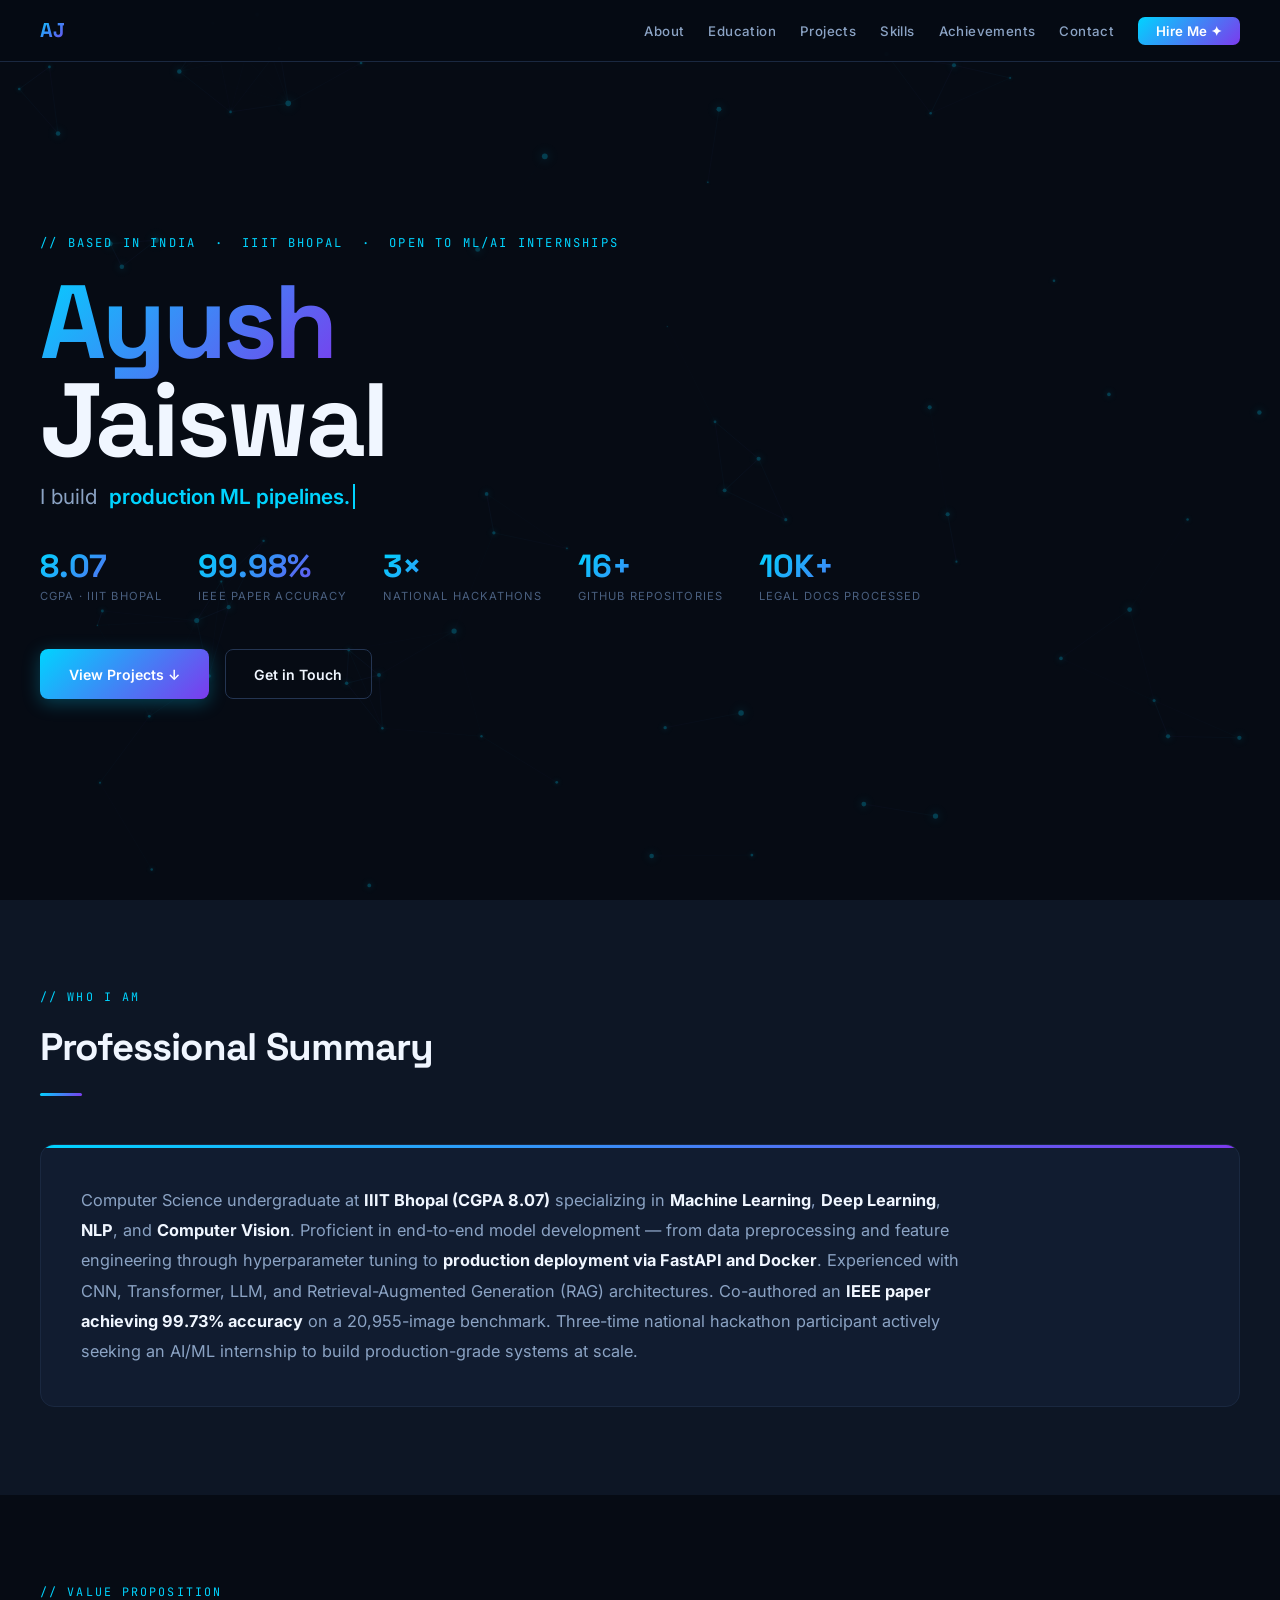
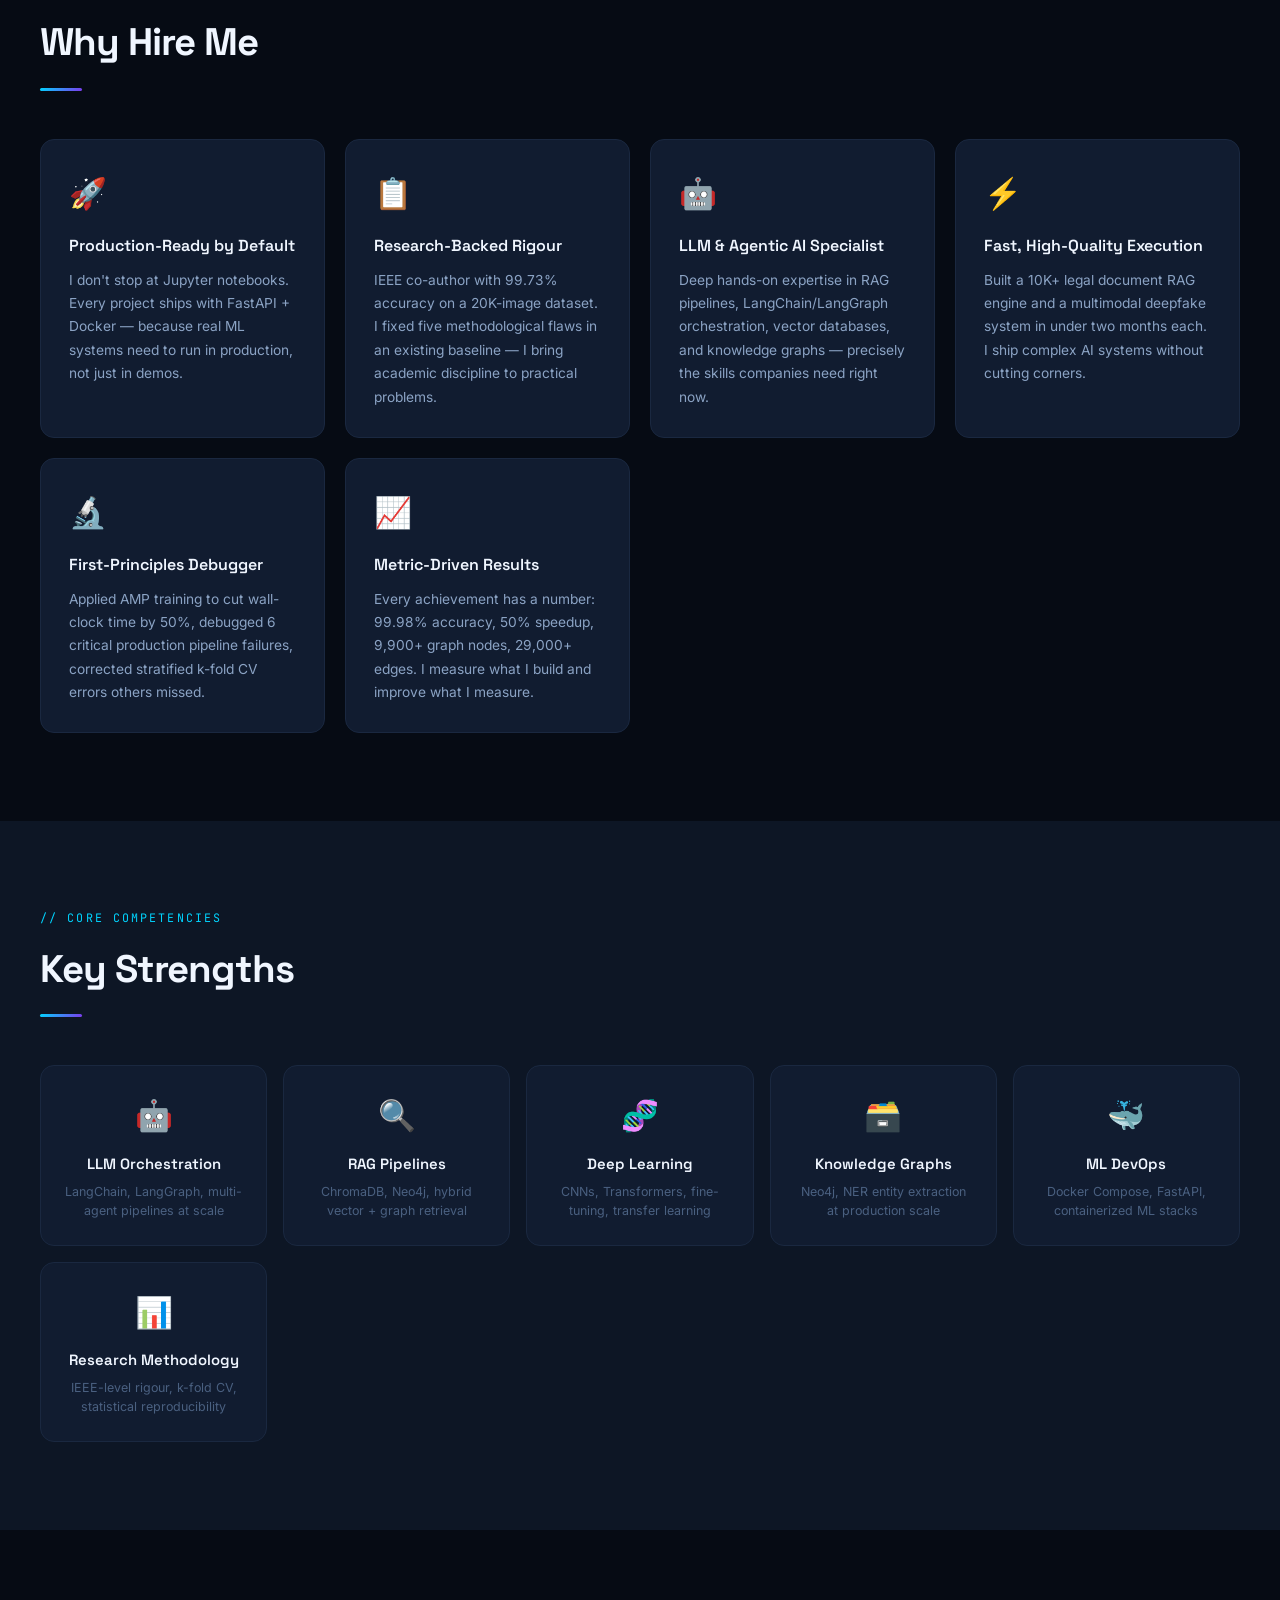
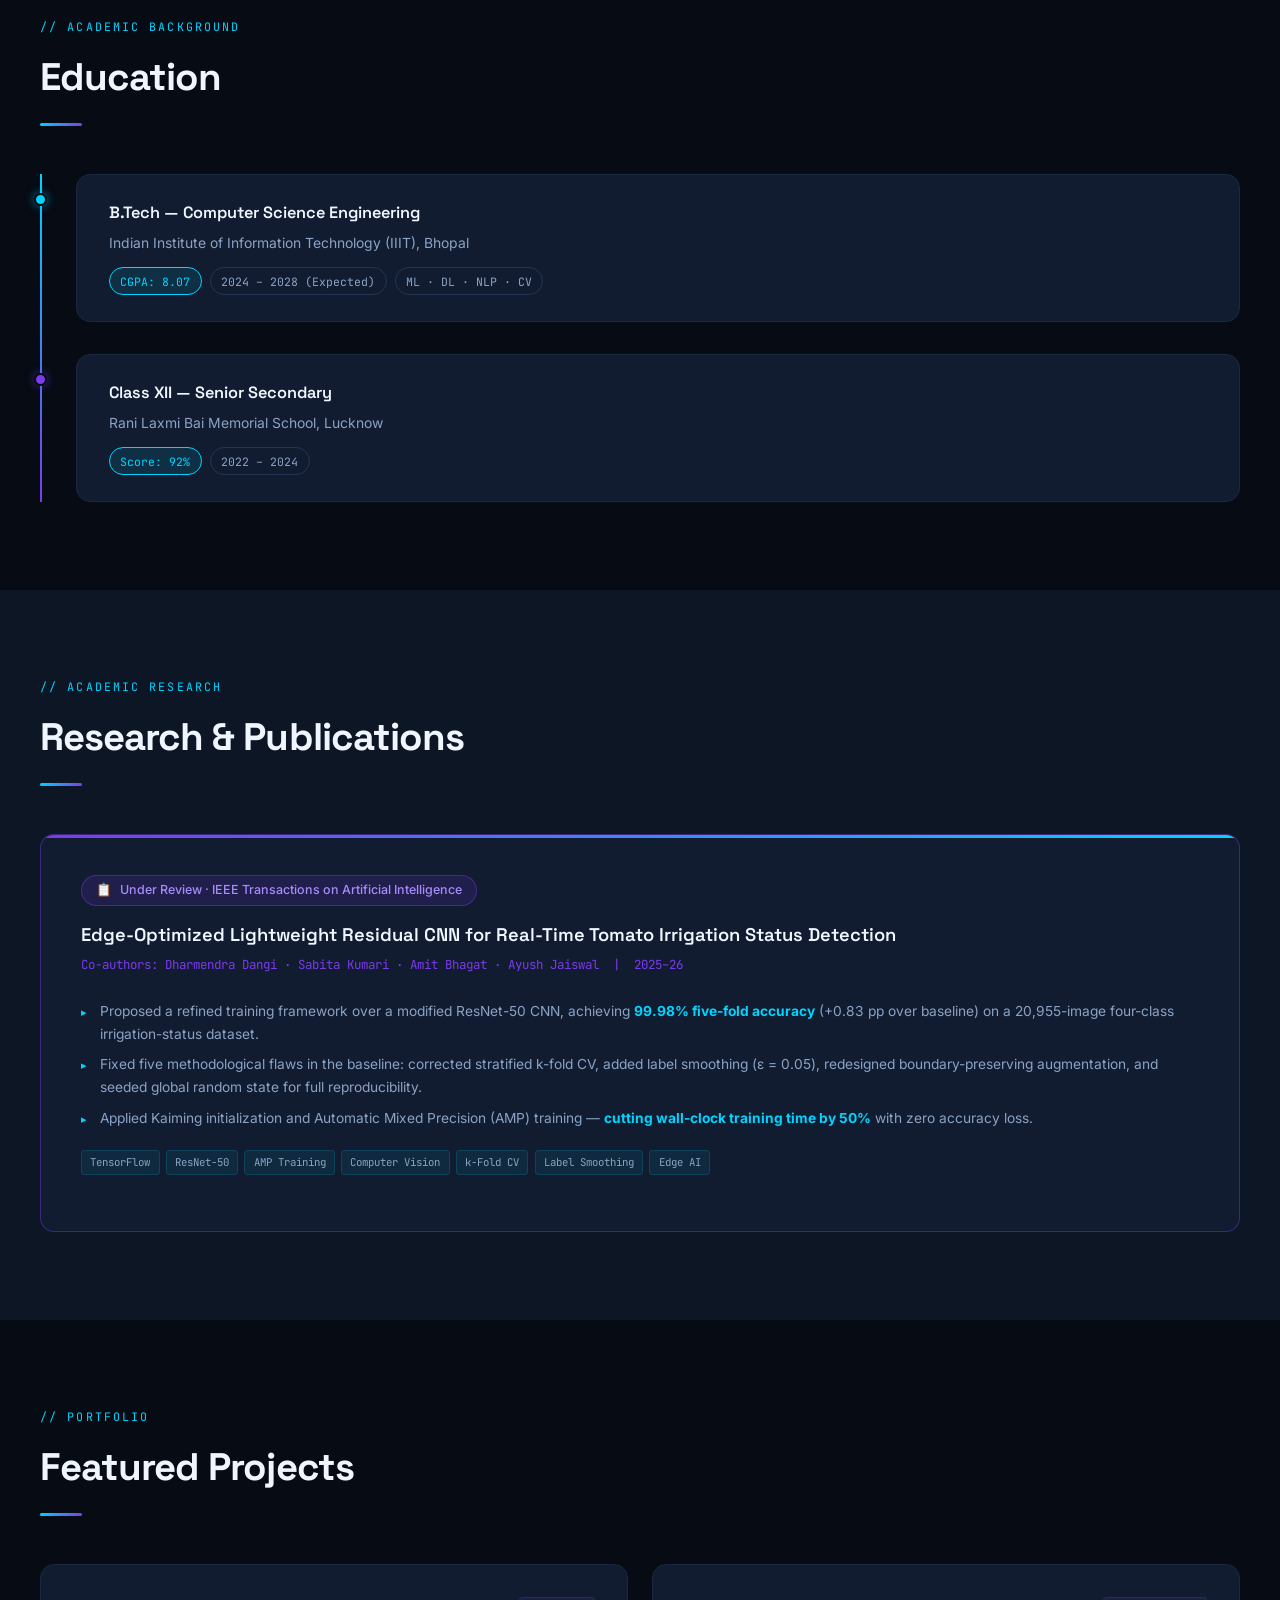
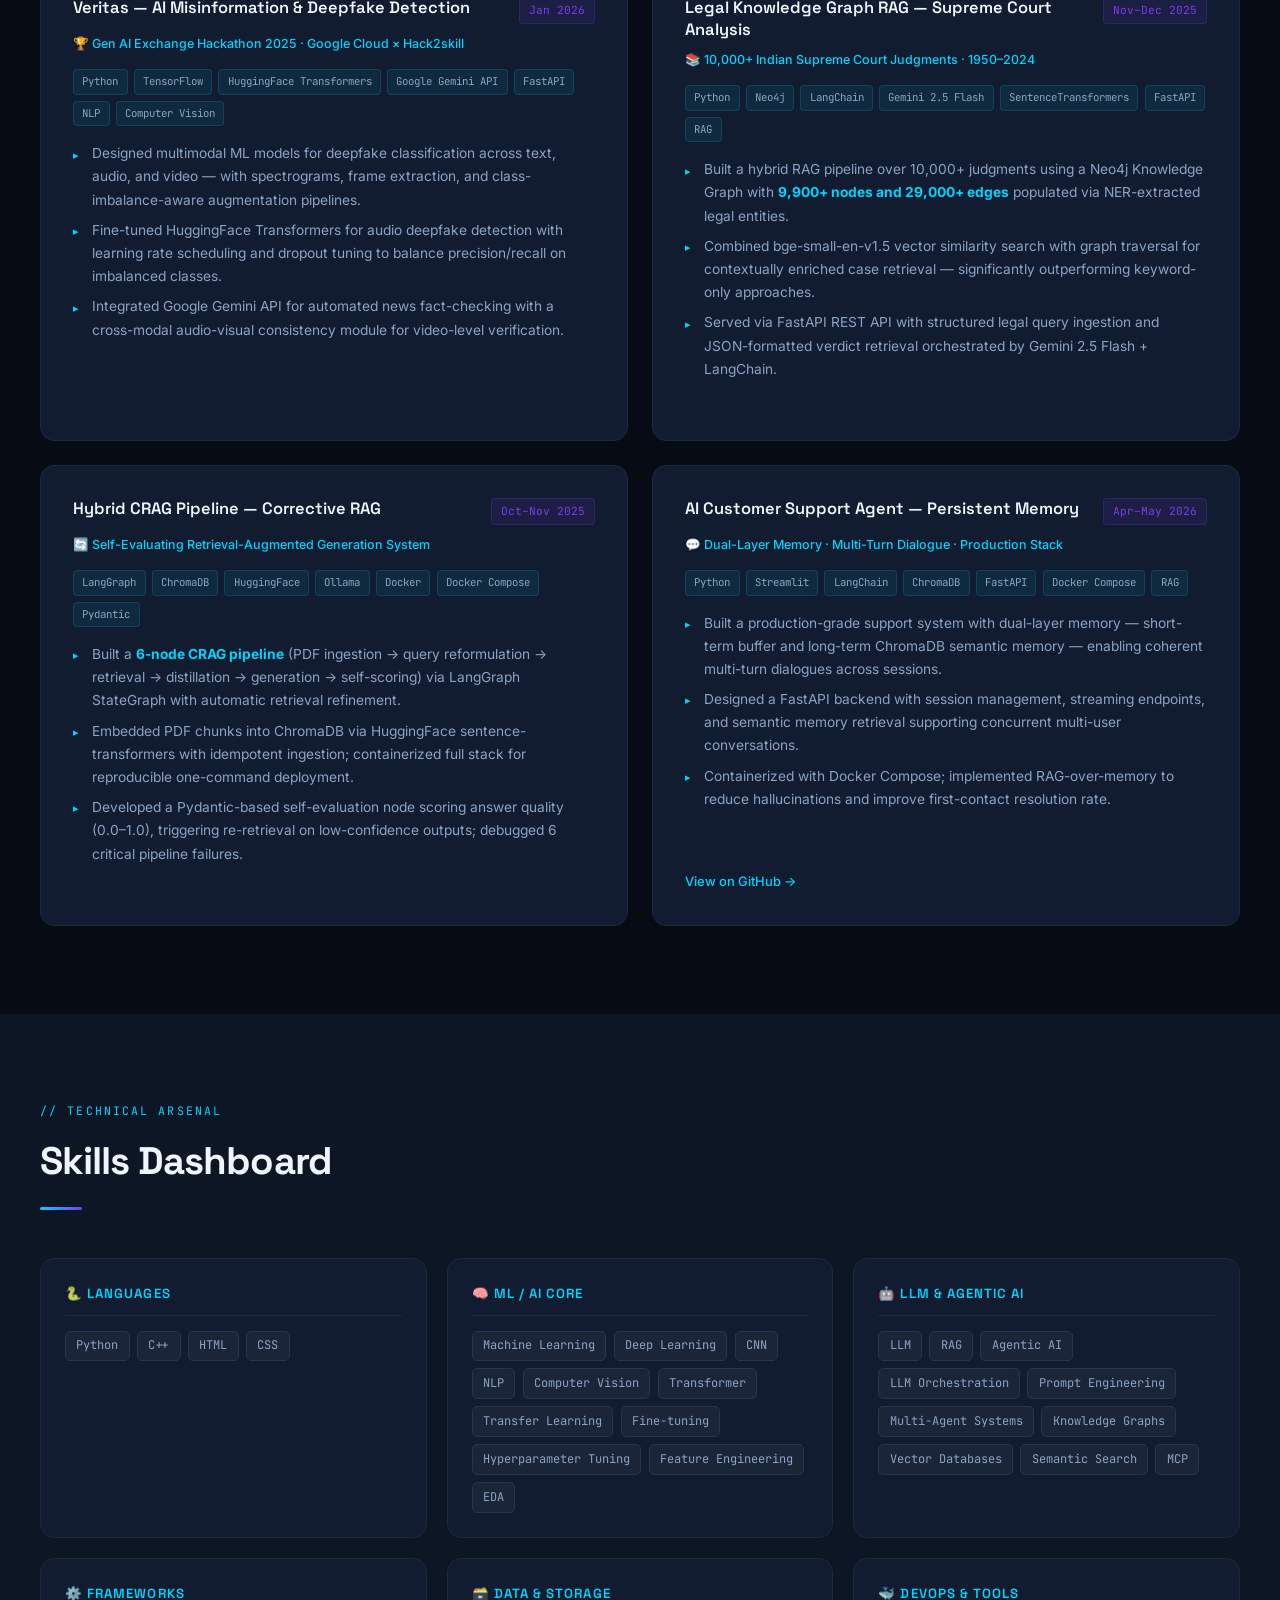
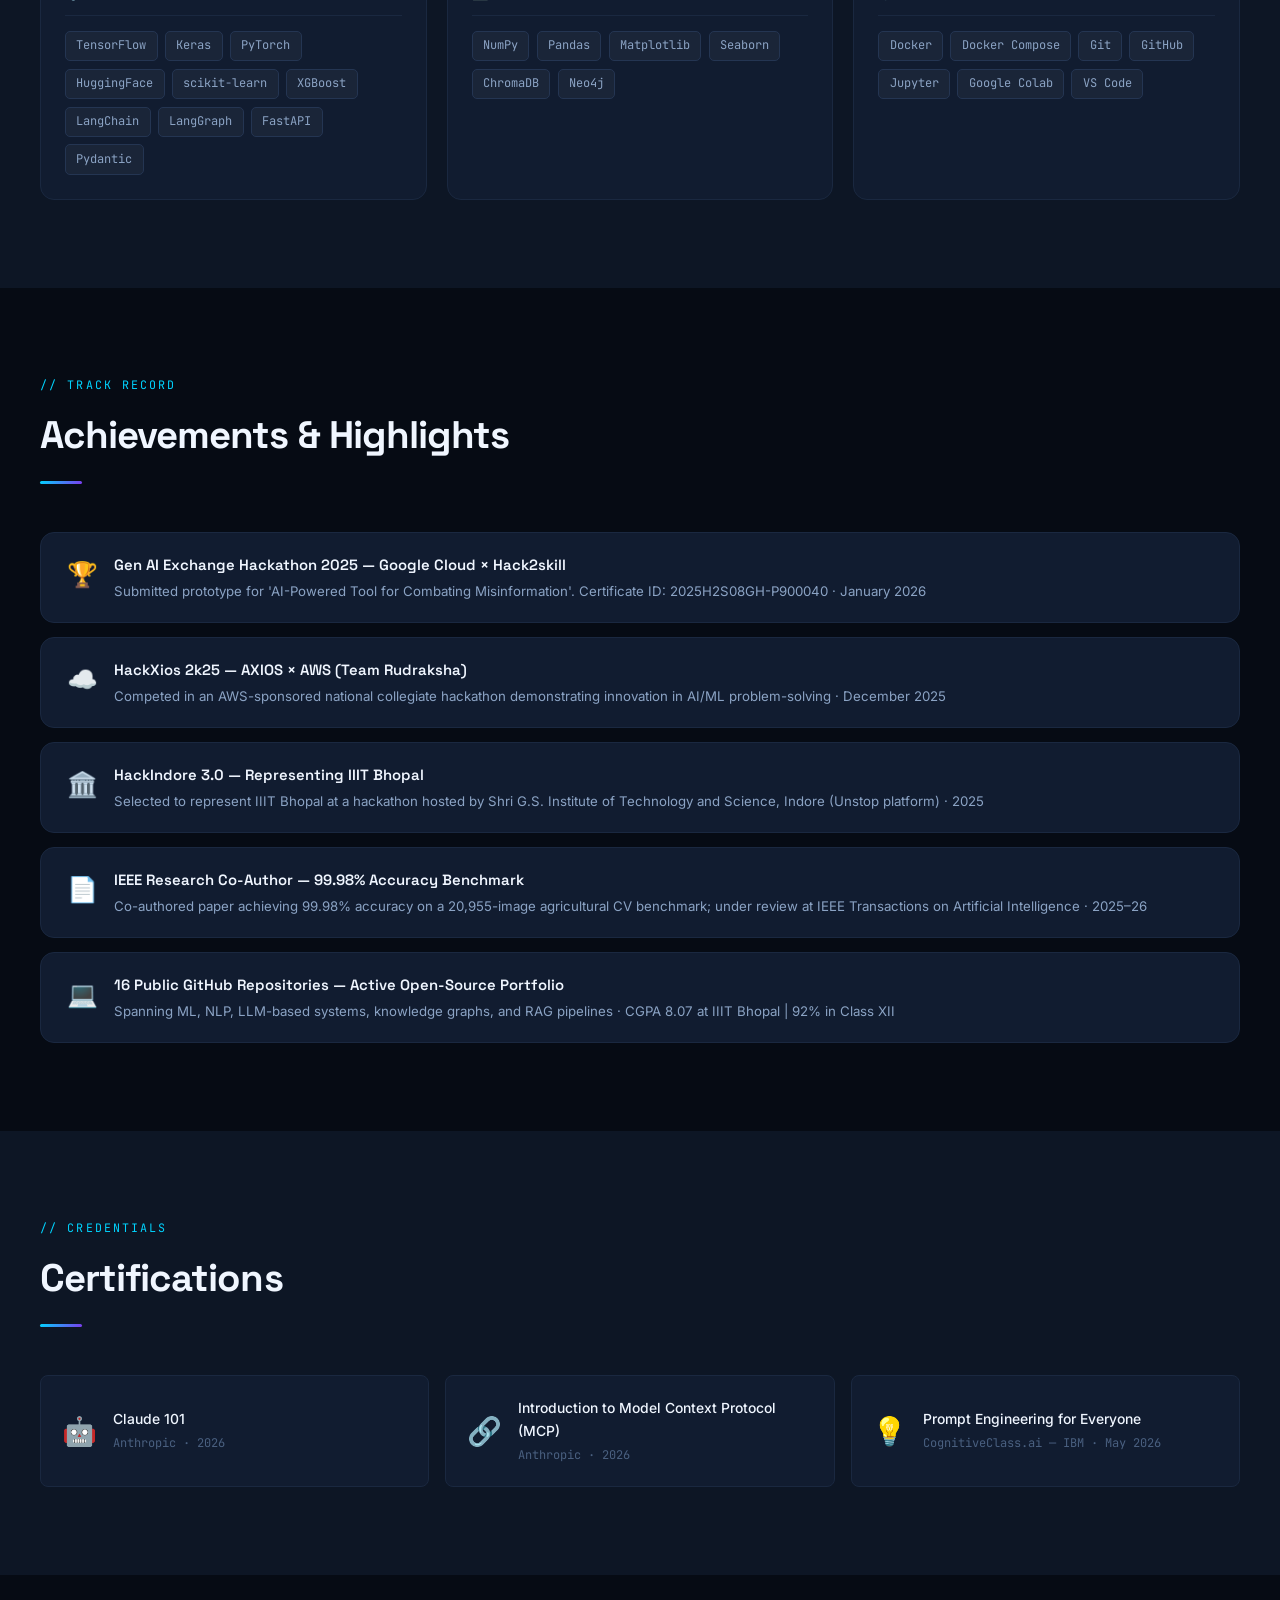
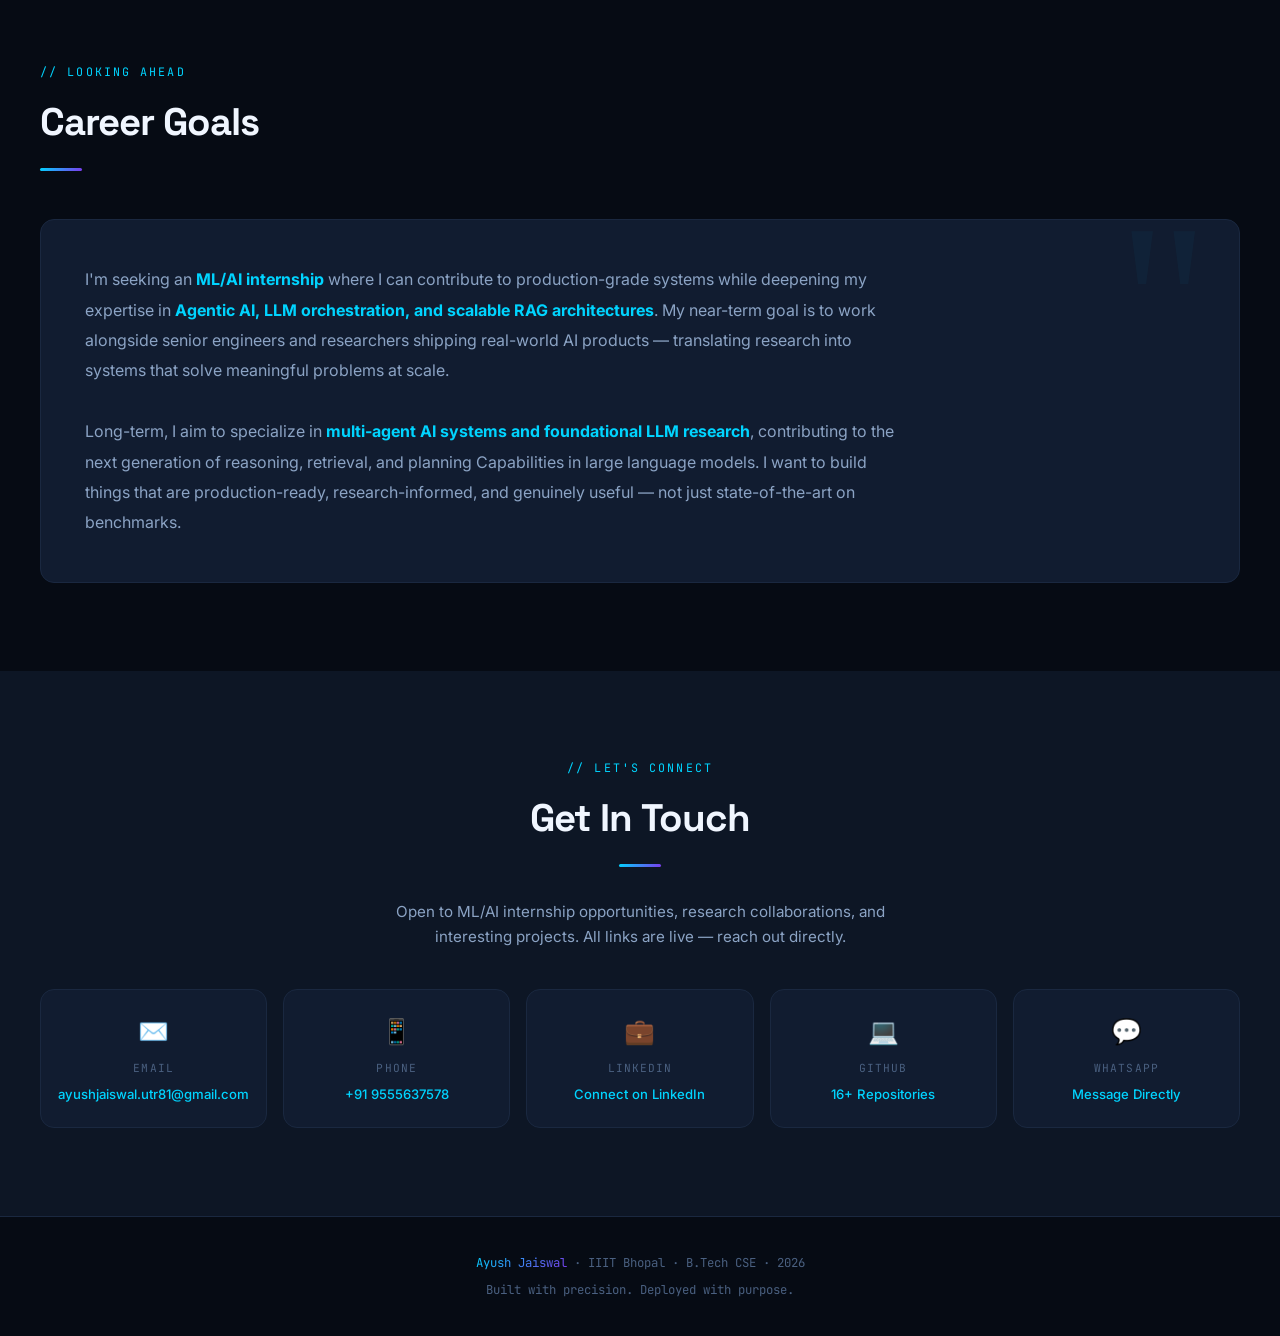
==== commit 57225674: "Update ayush_jaiswal_portfolio.html" ====
--- a/ayush_jaiswal_portfolio.html
+++ b/ayush_jaiswal_portfolio.html
@@ -699,7 +699,7 @@
           <span class="stat-label">CGPA · IIIT Bhopal</span>
         </div>
         <div class="stat-item">
-          <span class="stat-value">99.73%</span>
+          <span class="stat-value">99.98%</span>
           <span class="stat-label">IEEE Paper Accuracy</span>
         </div>
         <div class="stat-item">
@@ -756,7 +756,7 @@
         <div class="why-card">
           <span class="why-icon">🚀</span>
           <h3>Production-Ready by Default</h3>
-          <p>I don't stop at Jupyter notebooks. Every project ships with FastAPI + Docker + REST APIs — because real ML systems need to run in production, not just in demos.</p>
+          <p>I don't stop at Jupyter notebooks. Every project ships with FastAPI + Docker — because real ML systems need to run in production, not just in demos.</p>
         </div>
 
         <div class="why-card">
@@ -1102,7 +1102,6 @@
           <div class="skill-tags">
             <span class="skill-tag">Docker</span>
             <span class="skill-tag">Docker Compose</span>
-            <span class="skill-tag">REST API</span>
             <span class="skill-tag">Git</span>
             <span class="skill-tag">GitHub</span>
             <span class="skill-tag">Jupyter</span>
@@ -1143,15 +1142,15 @@
           <div class="ach-icon">🏛️</div>
           <div class="ach-content">
             <h4>HackIndore 3.0 — Representing IIIT Bhopal</h4>
-            <p>Selected to represent IIIT Bhopal at hackathon hosted by Shri G.S. Institute of Technology and Science, Indore (Unstop platform) · 2025</p>
+            <p>Selected to represent IIIT Bhopal at a hackathon hosted by Shri G.S. Institute of Technology and Science, Indore (Unstop platform) · 2025</p>
           </div>
         </div>
 
         <div class="ach-item">
           <div class="ach-icon">📄</div>
           <div class="ach-content">
-            <h4>IEEE Research Co-Author — 99.73% Accuracy Benchmark</h4>
-            <p>Co-authored paper achieving 99.73% accuracy on a 20,955-image agricultural CV benchmark; under review at IEEE Transactions on Artificial Intelligence · 2025–26</p>
+            <h4>IEEE Research Co-Author — 99.98% Accuracy Benchmark</h4>
+            <p>Co-authored paper achieving 99.98% accuracy on a 20,955-image agricultural CV benchmark; under review at IEEE Transactions on Artificial Intelligence · 2025–26</p>
           </div>
         </div>
 
@@ -1159,7 +1158,7 @@
           <div class="ach-icon">💻</div>
           <div class="ach-content">
             <h4>16 Public GitHub Repositories — Active Open-Source Portfolio</h4>
-            <p>Spanning ML, NLP, Computer Vision, LLM-based systems, knowledge graphs, and RAG pipelines · CGPA 8.07 at IIIT Bhopal | 92% in Class XII</p>
+            <p>Spanning ML, NLP, LLM-based systems, knowledge graphs, and RAG pipelines · CGPA 8.07 at IIIT Bhopal | 92% in Class XII</p>
           </div>
         </div>
 
@@ -1214,7 +1213,7 @@
           meaningful problems at scale.<br><br>
           Long-term, I aim to specialize in <strong>multi-agent AI systems and foundational LLM
           research</strong>, contributing to the next generation of reasoning, retrieval, and planning
-          capabilities in large language models. I want to build things that are production-ready,
+          Capabilities in large language models. I want to build things that are production-ready,
           research-informed, and genuinely useful — not just state-of-the-art on benchmarks.
         </p>
       </div>
@@ -1245,7 +1244,7 @@
           <span class="contact-item-value">+91 9555637578</span>
         </a>
 
-        <a href="https://www.linkedin.com/in/ayush-jaiswal" target="_blank" rel="noopener" class="contact-item">
+        <a href="https://www.linkedin.com/in/ayush-jaiswal-911237359?utm_source=share&utm_campaign=share_via&utm_content=profile&utm_medium=android_app" target="_blank" rel="noopener" class="contact-item">
           <span class="contact-item-icon">💼</span>
           <span class="contact-item-label">LinkedIn</span>
           <span class="contact-item-value">Connect on LinkedIn</span>
